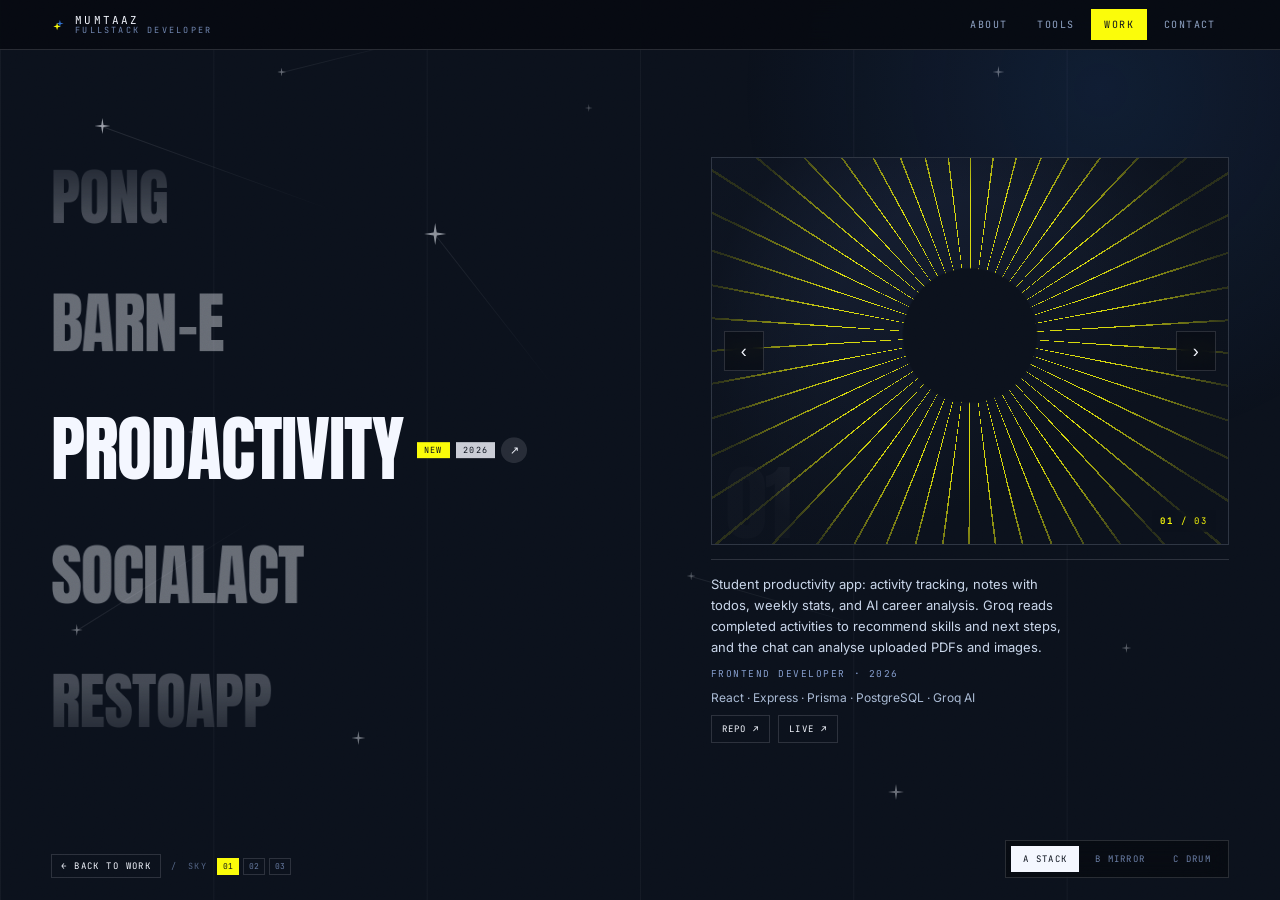
==== work.html @ 18803ce8 "Work page: back link, project descriptions, remove photo dots" ====
<!DOCTYPE html>
<html lang="en">
<head>
<meta charset="UTF-8" />
<meta name="viewport" content="width=device-width, initial-scale=1.0" />
<title>Work — Muhammad Mumtaaz</title>
<meta name="description" content="Selected work — web, game, and product interfaces by Muhammad Mumtaaz." />
<meta name="theme-color" content="#0B111C" />
<link rel="icon" href="favicon.svg" type="image/svg+xml" />
<link rel="preconnect" href="https://fonts.googleapis.com" />
<link rel="preconnect" href="https://fonts.gstatic.com" crossorigin />
<link href="https://fonts.googleapis.com/css2?family=Anton&family=Instrument+Serif:ital@0;1&family=Inter:wght@300;400;500;600&family=JetBrains+Mono:wght@300;400;500&display=swap" rel="stylesheet" />
<link rel="stylesheet" href="styles.css" />
<link rel="stylesheet" href="work.css" />
</head>
<body class="w-page" data-stars="a">

<div class="grain" aria-hidden="true"></div>

<!-- ============ LATAR BINTANG (3 variasi) ============ -->
<div class="wk-sky" aria-hidden="true">

  <!-- A · Constellation -->
  <div class="wk-sky__set wk-sky__set--a">
    <span class="wk-glow" style="--x:86%;--y:10%;--c:48,112,207;--o:.13"></span>

    <span class="wk-line" style="--x:8%;--y:14%;--w:min(20vw,240px);--r:20deg;--o:.32"></span>
    <span class="wk-line" style="--x:34%;--y:26%;--w:min(16vw,190px);--r:52deg;--o:.25"></span>
    <span class="wk-line" style="--x:22%;--y:8%;--w:min(14vw,160px);--r:-14deg;--o:.22"></span>
    <span class="wk-line" style="--x:6%;--y:70%;--w:min(18vw,210px);--r:-32deg;--o:.26"></span>
    <span class="wk-line" style="--x:54%;--y:64%;--w:min(17vw,200px);--r:16deg;--o:.24"></span>

    <span class="wk-star" style="--x:8%;--y:14%;--s:16px;--o:.6"></span>
    <span class="wk-star" style="--x:22%;--y:8%;--s:9px;--o:.38;--dl:-1.4s"></span>
    <span class="wk-star" style="--x:34%;--y:26%;--s:22px;--o:.55;--dl:-3s"></span>
    <span class="wk-star" style="--x:15%;--y:48%;--s:8px;--o:.3;--dl:-2s"></span>
    <span class="wk-star" style="--x:46%;--y:12%;--s:8px;--o:.28;--dl:-4.2s"></span>
    <span class="wk-star" style="--x:6%;--y:70%;--s:12px;--o:.4;--dl:-.8s"></span>
    <span class="wk-star" style="--x:28%;--y:82%;--s:14px;--o:.42;--dl:-2.6s"></span>
    <span class="wk-star" style="--x:54%;--y:64%;--s:9px;--o:.3;--dl:-5s"></span>
    <span class="wk-star" style="--x:70%;--y:88%;--s:16px;--o:.4;--dl:-1.8s"></span>
    <span class="wk-star" style="--x:88%;--y:72%;--s:10px;--o:.32;--dl:-3.6s;--c:var(--paper);--g:rgba(244,247,255,.35)"></span>
    <span class="wk-star" style="--x:78%;--y:8%;--s:12px;--o:.36;--dl:-2.2s"></span>
    <span class="wk-star" style="--x:93%;--y:44%;--s:8px;--o:.26;--dl:-4.8s"></span>
  </div>

  <!-- B · Dust -->
  <div class="wk-sky__set wk-sky__set--b">
    <span class="wk-glow" style="--x:18%;--y:74%;--c:204,121,253;--o:.12"></span>
    <span class="wk-glow" style="--x:82%;--y:22%;--c:48,112,207;--o:.15"></span>
    <span class="wk-dust"></span>
    <span class="wk-star" style="--x:12%;--y:30%;--s:8px;--o:.32;--dl:-1s"></span>
    <span class="wk-star" style="--x:64%;--y:20%;--s:10px;--o:.34;--dl:-3s"></span>
    <span class="wk-star" style="--x:30%;--y:88%;--s:8px;--o:.28;--dl:-2s"></span>
    <span class="wk-star" style="--x:86%;--y:64%;--s:10px;--o:.3;--dl:-4s"></span>
  </div>

  <!-- C · Orbit -->
  <div class="wk-sky__set wk-sky__set--c">
    <span class="wk-ring" style="--x:98%;--y:16%;--d:min(64vw,660px);--o:.5"></span>
    <span class="wk-ring wk-ring--lemon" style="--x:98%;--y:16%;--d:min(42vw,430px);--o:.4"></span>
    <span class="wk-ring wk-ring--dash" style="--x:2%;--y:98%;--d:min(48vw,480px);--o:.35"></span>

    <span class="wk-star" style="--x:12%;--y:20%;--s:14px;--o:.45;--dl:-1.2s"></span>
    <span class="wk-star" style="--x:24%;--y:58%;--s:9px;--o:.3;--dl:-2.4s"></span>
    <span class="wk-star" style="--x:40%;--y:76%;--s:12px;--o:.35;--dl:-3.1s"></span>
    <span class="wk-star" style="--x:58%;--y:34%;--s:8px;--o:.26;--dl:-4.4s"></span>
    <span class="wk-star" style="--x:72%;--y:66%;--s:10px;--o:.32;--dl:-.9s"></span>
    <span class="wk-star" style="--x:88%;--y:84%;--s:12px;--o:.34;--dl:-2.8s"></span>
    <span class="wk-star" style="--x:8%;--y:88%;--s:8px;--o:.26;--dl:-5.2s"></span>
    <span class="wk-star" style="--x:48%;--y:10%;--s:10px;--o:.3;--dl:-1.6s"></span>
  </div>

</div>

<!-- ============ HEADER — sama dengan halaman utama ============ -->
<header class="switcher">
  <a class="sw-logo" href="index.html#top">
    <svg class="sw-mark" viewBox="0 0 32 32" aria-hidden="true" focusable="false">
      <path d="M19 6 L20.6 12.4 L27 14 L20.6 15.6 L19 22 L17.4 15.6 L11 14 L17.4 12.4 Z" fill="#3070CF" />
      <path d="M13 12 L14.8 18.2 L21 20 L14.8 21.8 L13 28 L11.2 21.8 L5 20 L11.2 18.2 Z" fill="#FBFC09" />
    </svg>
    <span>Mumtaaz<em>Fullstack Developer</em></span>
  </a>

  <nav class="sw-nav is-text" aria-label="Page sections">
    <a href="index.html#about">About</a>
    <a href="index.html#tools">Tools</a>
    <a href="index.html#work" class="is-active">Work</a>
    <a href="index.html#contact">Contact</a>
  </nav>
</header>

<!-- ============ WHEEL + MEDIA ============ -->
<main class="wk wk--a" data-wk>

  <section class="wk-wheel" aria-label="Project wheel">
    <ul class="wk-list">
      <li>
        <button class="wk-name is-on" type="button" data-i="0" aria-current="true">
          <span class="wk-label">ProdActivity</span>
          <span class="wk-chips">
            <span class="w-chip w-chip--lemon">New</span>
            <span class="w-chip">2026</span>
            <span class="wk-go" aria-hidden="true">↗</span>
          </span>
        </button>
      </li>
      <li>
        <button class="wk-name" type="button" data-i="1">
          <span class="wk-label">SocialAct</span>
          <span class="wk-chips">
            <span class="w-chip">2025</span>
            <span class="wk-go" aria-hidden="true">↗</span>
          </span>
        </button>
      </li>
      <li>
        <button class="wk-name" type="button" data-i="2">
          <span class="wk-label">RestoApp</span>
          <span class="wk-chips">
            <span class="w-chip">2025</span>
            <span class="wk-go" aria-hidden="true">↗</span>
          </span>
        </button>
      </li>
      <li>
        <button class="wk-name" type="button" data-i="3">
          <span class="wk-label">Snake</span>
          <span class="wk-chips">
            <span class="w-chip">2025</span>
            <span class="wk-go" aria-hidden="true">↗</span>
          </span>
        </button>
      </li>
      <li>
        <button class="wk-name" type="button" data-i="4">
          <span class="wk-label">Pong</span>
          <span class="wk-chips">
            <span class="w-chip">2025</span>
            <span class="wk-go" aria-hidden="true">↗</span>
          </span>
        </button>
      </li>
      <li>
        <button class="wk-name" type="button" data-i="5">
          <span class="wk-label">Barn-E</span>
          <span class="wk-chips">
            <span class="w-chip">2024</span>
            <span class="wk-go" aria-hidden="true">↗</span>
          </span>
        </button>
      </li>
    </ul>
  </section>

  <aside class="wk-media" aria-label="Project photos">
    <figure class="wk-shot">
      <div class="wk-photos" data-wk-photos>
        <div class="wk-photo is-on">
          <div class="w-art w-art--1" aria-hidden="true"><span class="w-art-n">01</span></div>
        </div>
      </div>

      <button class="wk-nav wk-nav--prev" type="button" data-wk-photo="-1" aria-label="Previous photo">‹</button>
      <button class="wk-nav wk-nav--next" type="button" data-wk-photo="1" aria-label="Next photo">›</button>

      <span class="wk-count"><b data-wk-count>01</b> / <span data-wk-total>03</span></span>
    </figure>

    <div class="wk-info">
      <p class="wk-desc" data-wk-desc></p>
      <p class="wk-role" data-wk-role>Frontend Developer · 2026</p>
      <p class="wk-tags" data-wk-tags>React · AI Integration · Groq API · Tailwind</p>
      <div class="wk-links" data-wk-links></div>
    </div>
  </aside>

</main>

<!-- ============ STATUS (kiri bawah) ============ -->
<div class="wk-status">
  <a class="wk-back" href="index.html#work">&larr; Back to work</a>
  <span class="w-sep">/</span>
  <span>Sky</span>
  <span class="wk-sky-switch" role="group" aria-label="Star background">
    <button type="button" data-star="a" class="is-on" aria-pressed="true" title="Constellation">01</button>
    <button type="button" data-star="b" aria-pressed="false" title="Dust">02</button>
    <button type="button" data-star="c" aria-pressed="false" title="Orbit">03</button>
  </span>
</div>

<nav class="wk-views" aria-label="Variasi wheel">
  <a href="work.html" class="is-on" aria-current="page">A Stack</a>
  <a href="work-2.html">B Mirror</a>
  <a href="work-3.html">C Drum</a>
</nav>

<script src="work.js"></script>
</body>
</html>
---- styles.css ----
/* =========================================================
   MUMTAAZ · STYLE LAB
   Palette diekstraksi dari key visual manhwa:
   kuning lemon di atas biru-hitam, orchid sebagai aksen langka.
   ========================================================= */

/* ---------- TOKENS ---------- */
:root {
  --ink:      #0B111C;
  --ink-deep: #070A11;
  --navy:     #1F3558;
  --cobalt:   #3070CF;
  --azure:    #4780D1;
  --lemon:    #FBFC09;
  --cream:    #FAF882;
  --orchid:   #CC79FD;
  --lav:      #849CCC;
  --paper:    #F4F7FF;

  --line:     rgba(244, 247, 255, .14);
  --line-soft:rgba(244, 247, 255, .07);

  --font-display: 'Anton', 'Haettenschweiler', 'Arial Narrow', Impact, sans-serif;
  --font-serif:   'Instrument Serif', 'Times New Roman', Georgia, serif;
  --font-body:    'Inter', system-ui, -apple-system, Segoe UI, sans-serif;
  --font-mono:    'JetBrains Mono', ui-monospace, 'Cascadia Mono', monospace;

  --pad-x: clamp(20px, 4vw, 64px);
  --sw-h: 48px;
}

/* ---------- RESET ---------- */
* { box-sizing: border-box; }
html {
  scroll-behavior: smooth;
  -webkit-text-size-adjust: 100%;
  /* scrollbar disembunyikan; halaman tetap bisa digulir */
  scrollbar-width: none;
  -ms-overflow-style: none;
}
html::-webkit-scrollbar { width: 0; height: 0; }
body {
  margin: 0;
  background: var(--ink-deep);
  color: var(--paper);
  font-family: var(--font-body);
  font-weight: 400;
  -webkit-font-smoothing: antialiased;
  overflow-x: hidden;
}
h1, h2, h3, p, ul, ol { margin: 0; }
a { color: inherit; }
img, svg { display: block; max-width: 100%; }
::selection { background: var(--lemon); color: var(--ink); }

section { scroll-margin-top: 56px; }

/* ---------- GRAIN (global) ---------- */
.grain {
  position: fixed;
  inset: 0;
  z-index: 80;
  pointer-events: none;
  opacity: .055;
  mix-blend-mode: overlay;
  background-image: url("data:image/svg+xml,%3Csvg xmlns='http://www.w3.org/2000/svg' width='160' height='160'%3E%3Cfilter id='n'%3E%3CfeTurbulence type='fractalNoise' baseFrequency='.85' numOctaves='3' stitchTiles='stitch'/%3E%3C/filter%3E%3Crect width='160' height='160' filter='url(%23n)'/%3E%3C/svg%3E");
}

/* =========================================================
   SWITCHER
   ========================================================= */
.switcher {
  position: fixed;
  inset: 0 0 auto 0;
  z-index: 60;
  display: flex;
  align-items: center;
  justify-content: space-between;
  gap: 16px;
  padding: 9px var(--pad-x);
  /* hampir opak: blok lemon di halaman utama tidak boleh menembus
     dan mengubah header jadi hijau zaitun */
  background: rgba(7, 10, 17, .95);
  backdrop-filter: blur(16px) saturate(140%);
  border-bottom: 1px solid var(--line);
}

.sw-logo {
  display: flex;
  align-items: center;
  gap: 9px;
  text-decoration: none;
  font-family: var(--font-mono);
  font-size: 11px;
  letter-spacing: .2em;
  text-transform: uppercase;
  line-height: 1.1;
}
.sw-mark { display: block; flex: none; width: 15px; height: 15px; color: var(--lemon); animation: pulse 3.6s ease-in-out infinite; }
.sw-logo em {
  display: block;
  font-style: normal;
  font-size: 8.5px;
  letter-spacing: .26em;
  color: rgba(132, 156, 204, .85);
}

.sw-nav { display: flex; gap: 4px; }
.sw-nav a {
  font-family: var(--font-mono);
  font-size: 10px;
  letter-spacing: .1em;
  color: #8FA3C4;
  text-decoration: none;
  padding: 8px 12px;
  border: 1px solid transparent;
  white-space: nowrap;
  transition: color .2s, border-color .2s, background .2s;
}
.sw-nav a b { color: var(--lemon); font-weight: 500; margin-right: 6px; }
.sw-nav a:hover { color: var(--paper); border-color: var(--line); }
.sw-nav a.is-active { background: var(--lemon); border-color: var(--lemon); color: var(--ink); }
.sw-nav a.is-active b { color: var(--ink); }

/* nav teks (halaman utama) */
.sw-nav.is-text a {
  font-size: 10px;
  letter-spacing: .14em;
  text-transform: uppercase;
}

.sw-hint {
  text-decoration: none;
  font-family: var(--font-mono);
  font-size: 9.5px;
  letter-spacing: .2em;
  color: rgba(132, 156, 204, .7);
}
a.sw-hint:hover { color: var(--paper); }

/* =========================================================
   VARIAN A · POSTER PENUH
   ========================================================= */
.v-a {
  position: relative;
  min-height: 100svh;
  display: grid;
  align-content: end;
  justify-items: center;
  overflow: hidden;
  padding-top: var(--sw-h);
  padding-bottom: clamp(54px, 8.5vh, 96px);
  background: radial-gradient(120% 80% at 50% 30%, #0E1828 0%, var(--ink) 45%, var(--ink-deep) 100%);
  isolation: isolate;
}

.a-stage { position: absolute; inset: 0; pointer-events: none; }

/* --- fine rays (pure CSS conic) --- */
.a-rays {
  position: absolute;
  left: 50%;
  top: 28%;
  width: min(200vw, 1800px);
  aspect-ratio: 1;
  translate: -50% -50%;
  border-radius: 50%;
  background:
    repeating-conic-gradient(from 0deg,
      rgba(251, 252, 9, .17) 0deg .42deg,
      transparent .42deg 4.6deg),
    repeating-conic-gradient(from 2.1deg,
      rgba(244, 247, 255, .1) 0deg .22deg,
      transparent .22deg 9.4deg);
  -webkit-mask-image: radial-gradient(closest-side, #000 6%, rgba(0,0,0,.9) 26%, rgba(0,0,0,.35) 52%, transparent 76%);
  mask-image: radial-gradient(closest-side, #000 6%, rgba(0,0,0,.9) 26%, rgba(0,0,0,.35) 52%, transparent 76%);
  animation: spin 240s linear infinite;
  will-change: transform;
}
.a-rays-fine {
  width: min(150vw, 1300px);
  background:
    repeating-conic-gradient(from 1deg,
      rgba(250, 248, 130, .22) 0deg .2deg,
      transparent .2deg 2.9deg);
  animation-duration: 180s;
  animation-direction: reverse;
  opacity: .8;
}

/* --- bloom cahaya --- */
.a-bloom {
  position: absolute;
  inset: -10%;
  background:
    radial-gradient(circle at 50% 30%, rgba(251, 252, 9, .16) 0%, transparent 34%),
    radial-gradient(circle at 16% 62%, rgba(48, 112, 207, .26) 0%, transparent 46%),
    radial-gradient(circle at 84% 76%, rgba(204, 121, 253, .18) 0%, transparent 44%);
  filter: blur(6px);
}

/* --- burst SVG --- */
.a-burst {
  position: absolute;
  left: 50%;
  top: 28%;
  width: min(104vw, 950px);
  aspect-ratio: 1;
  translate: -50% -50%;
  filter: saturate(115%);
}
.a-burst-spikes {
  transform-box: view-box;
  transform-origin: center;
  animation: spin 300s linear infinite;
}
.a-burst-wide { opacity: .75; animation: breathe 7s ease-in-out infinite; }

/* --- cincin armillary --- */
.a-rings {
  position: absolute;
  inset: 0;
  display: grid;
  place-items: center;
  perspective: 1000px;
}
.ring {
  position: absolute;
  left: 50%;
  top: 28%;
  translate: -50% -50%;
  border-radius: 50%;
  border: 1px solid rgba(244, 247, 255, .16);
}
.ring.r1 {
  width: min(74vw, 720px); aspect-ratio: 1;
  border-style: dashed;
  border-color: rgba(244, 247, 255, .2);
  transform: rotateX(74deg) rotateZ(8deg);
  animation: orbit1 90s linear infinite;
}
.ring.r2 {
  width: min(96vw, 980px); aspect-ratio: 1;
  border-color: rgba(204, 121, 253, .3);
  transform: rotateX(66deg) rotateZ(-22deg);
  animation: orbit2 130s linear infinite;
}
.ring.r3 {
  width: min(56vw, 540px); aspect-ratio: 1;
  border-color: rgba(251, 252, 9, .26);
  border-style: dashed;
  transform: rotateX(80deg) rotateZ(38deg);
  animation: orbit1 70s linear infinite reverse;
}

/* --- sparkles --- */
.a-sparks { position: absolute; inset: 0; font-size: 20px; }
.spk {
  position: absolute;
  color: var(--lemon);
  line-height: 1;
  text-shadow: 0 0 12px rgba(251, 252, 9, .85), 0 0 34px rgba(251, 252, 9, .45);
  animation: twinkle 4.2s ease-in-out infinite;
}
.spk.s1 { top: 12%; left: 18%; font-size: 26px; animation-delay: -.4s; }
.spk.s2 { top: 24%; right: 16%; font-size: 15px; animation-delay: -1.6s; color: var(--cream); }
.spk.s3 { top: 58%; left: 9%; font-size: 12px; animation-delay: -2.4s; }
.spk.s4 { top: 44%; right: 9%; font-size: 30px; animation-delay: -3.1s; color: var(--orchid); text-shadow: 0 0 14px rgba(204,121,253,.9), 0 0 40px rgba(204,121,253,.5); }
.spk.s5 { bottom: 20%; left: 22%; font-size: 17px; animation-delay: -1.1s; }
.spk.s6 { bottom: 30%; right: 24%; font-size: 11px; animation-delay: -2.8s; color: var(--cream); }
.spk.s7 { top: 8%; right: 38%; font-size: 18px; animation-delay: -.9s; }

/* --- spotlight kursor --- */
.a-spotlight {
  position: absolute;
  inset: 0;
  background: radial-gradient(260px 260px at var(--mx, 50%) var(--my, 40%),
    rgba(251, 252, 9, .09), transparent 72%);
  transition: background .18s linear;
}

/* --- vignette --- */
.a-stage::after {
  content: '';
  position: absolute;
  inset: 0;
  background:
    radial-gradient(ellipse 52% 44% at 50% 27%,
      transparent 38%, rgba(11, 17, 28, .5) 66%, rgba(11, 17, 28, .92) 88%, var(--ink-deep) 100%),
    linear-gradient(to bottom,
      transparent 24%, rgba(11, 17, 28, .52) 42%, rgba(11, 17, 28, .9) 60%, var(--ink-deep) 82%);
}

/* --- meta sudut poster --- */
.a-meta {
  position: absolute;
  z-index: 6;
  font-family: var(--font-mono);
  font-size: 9.5px;
  line-height: 1.9;
  letter-spacing: .2em;
  color: var(--paper);
  text-transform: uppercase;
}
.a-meta b { color: var(--lemon); font-weight: 500; }
.a-meta span { color: rgba(132, 156, 204, .8); }
.a-meta.tl { top: calc(var(--sw-h) + 22px); left: var(--pad-x); }
.a-meta.tr { top: calc(var(--sw-h) + 22px); right: var(--pad-x); text-align: right; }
.a-meta.bl { bottom: 28px; left: var(--pad-x); }
.a-meta.br { bottom: 28px; right: var(--pad-x); text-align: right; }

/* --- konten --- */
.a-content {
  position: relative;
  z-index: 5;
  width: 100%;
  text-align: center;
  padding: 0 20px;
}
.a-content::before {
  content: '';
  position: absolute;
  inset: -6% -22% -8%;
  z-index: -1;
  pointer-events: none;
  background: radial-gradient(ellipse 58% 52% at 50% 50%,
    rgba(8, 13, 22, .92) 0%, rgba(8, 13, 22, .78) 46%, rgba(8, 13, 22, .3) 76%, transparent 90%);
}
.a-title {
  display: flex;
  flex-direction: column;
  align-items: center;
  font-family: var(--font-display);
  font-size: clamp(4.2rem, 15.5vw, 12.5rem);
  line-height: 1;
  letter-spacing: -.015em;
  text-transform: uppercase;
  margin-bottom: clamp(20px, 3.2vh, 32px);
}
.a-line {
  display: block;
  padding-block: .1em;
  margin-block: -.1em;
  opacity: 0;
  transform: translateY(.28em);
  animation: lineIn 1.15s cubic-bezier(.16, .84, .24, 1) forwards;
}
.a-line + .a-line { margin-top: -.14em; }
.a-line.l1 {
  --ol: .012em;
  color: var(--ink);
  text-shadow:
    var(--ol) 0 0 var(--paper), calc(var(--ol) * -1) 0 0 var(--paper),
    0 var(--ol) 0 var(--paper), 0 calc(var(--ol) * -1) 0 var(--paper),
    var(--ol) var(--ol) 0 var(--paper),
    calc(var(--ol) * -1) calc(var(--ol) * -1) 0 var(--paper),
    var(--ol) calc(var(--ol) * -1) 0 var(--paper),
    calc(var(--ol) * -1) var(--ol) 0 var(--paper);
  animation-delay: .16s;
}
.a-line.l2 {
  color: var(--lemon);
  text-shadow:
    0 0 22px rgba(251, 252, 9, .4),
    0 0 64px rgba(251, 252, 9, .18);
  animation-delay: .28s;
}

.a-sub {
  max-width: 44ch;
  margin: 0 auto;
  font-size: 14.5px;
  line-height: 1.75;
  color: #9FB2CE;
  opacity: 0;
  animation: fadeUp .9s .55s cubic-bezier(.2, .9, .2, 1) forwards;
}
.a-cta {
  display: flex;
  gap: 12px;
  justify-content: center;
  flex-wrap: wrap;
  margin-top: clamp(22px, 4vh, 36px);
  opacity: 0;
  animation: fadeUp .9s .7s cubic-bezier(.2, .9, .2, 1) forwards;
}

.btn-lemon,
.btn-line {
  font-family: var(--font-mono);
  font-size: 10.5px;
  letter-spacing: .2em;
  text-decoration: none;
  padding: 15px 26px;
  transition: background .22s, color .22s, border-color .22s, transform .22s;
}
.btn-lemon {
  background: var(--lemon);
  color: var(--ink);
  border: 1px solid var(--lemon);
  box-shadow: 0 0 0 1px rgba(251, 252, 9, .25), 0 12px 44px rgba(251, 252, 9, .22);
}
.btn-lemon:hover { background: transparent; color: var(--lemon); }
.btn-line {
  border: 1px solid rgba(244, 247, 255, .28);
  color: var(--paper);
}
.btn-line:hover { border-color: var(--lemon); color: var(--lemon); }

/* =========================================================
   VARIAN B · NEO-BRUTALIST
   ========================================================= */
.v-b {
  position: relative;
  min-height: 100svh;
  display: flex;
  flex-direction: column;
  gap: 12px;
  padding: clamp(12px, 1.8vw, 26px);
  padding-top: calc(var(--sw-h) + clamp(12px, 1.8vw, 26px));
  padding-bottom: 14px;
  background: var(--ink);
}

.b-frame {
  flex: 1;
  display: grid;
  grid-template-columns: 1.08fr .92fr;
  border: 3px solid var(--paper);
  overflow: hidden;
  min-height: 0;
}

/* --- kolom kiri --- */
.b-col-left {
  position: relative;
  display: flex;
  flex-direction: column;
  padding: clamp(22px, 3.4vw, 52px);
  background: var(--ink);
  overflow: hidden;
}
.b-topline {
  display: flex;
  align-items: center;
  gap: 16px;
  flex-wrap: wrap;
  margin-bottom: clamp(22px, 4.5vh, 44px);
}
.b-badge {
  background: var(--lemon);
  color: var(--ink);
  font-family: var(--font-mono);
  font-size: 9.5px;
  font-weight: 500;
  letter-spacing: .2em;
  padding: 6px 10px;
}
.b-mono {
  font-family: var(--font-mono);
  font-size: 9.5px;
  letter-spacing: .18em;
  color: var(--lav);
}

.b-title {
  display: flex;
  flex-direction: column;
  align-items: flex-start;
  font-family: var(--font-display);
  font-size: clamp(2.9rem, 8vw, 6.9rem);
  line-height: 1;
  letter-spacing: -.01em;
  text-transform: uppercase;
  margin-bottom: clamp(16px, 2.6vh, 24px);
  position: relative;
  z-index: 2;
}
.b-title > span { display: block; }
.b-title-mark {
  background: var(--lemon);
  color: var(--ink);
  padding: 0 .07em .04em;
  margin-left: -.02em;
  margin-top: -.02em;
  vertical-align: top;
  transform: rotate(-1.3deg);
  transform-origin: left center;
  display: inline-flex !important;
  align-items: center;
  box-shadow: 9px 9px 0 0 var(--cobalt);
}
.b-cursor {
  display: inline-block;
  width: .1em;
  height: .62em;
  margin-left: .1em;
  background: var(--ink);
  animation: blink 1.05s steps(1) infinite;
}

.b-sub {
  position: relative;
  z-index: 2;
  max-width: 42ch;
  font-size: 14.5px;
  line-height: 1.72;
  color: #9FB2CE;
}

.b-actions {
  position: relative;
  z-index: 2;
  display: flex;
  flex-wrap: wrap;
  gap: 12px;
  margin: clamp(22px, 4vh, 32px) 0 24px;
}
.b-btn {
  display: inline-flex;
  align-items: center;
  gap: 10px;
  font-family: var(--font-mono);
  font-size: 10.5px;
  letter-spacing: .16em;
  text-decoration: none;
  padding: 14px 20px;
  background: var(--lemon);
  color: var(--ink);
  border: 2px solid var(--lemon);
  box-shadow: 6px 6px 0 0 rgba(244, 247, 255, .9);
  transition: transform .16s, box-shadow .16s, background .16s, color .16s, border-color .16s;
}
.b-btn:hover { transform: translate(4px, 4px); box-shadow: 2px 2px 0 0 rgba(244, 247, 255, .9); }
.b-btn-ghost {
  background: transparent;
  color: var(--paper);
  border-color: rgba(244, 247, 255, .38);
  box-shadow: 6px 6px 0 0 rgba(251, 252, 9, .9);
}
.b-btn-ghost:hover {
  background: var(--lemon);
  color: var(--ink);
  border-color: var(--lemon);
  box-shadow: 2px 2px 0 0 rgba(251, 252, 9, .9);
}

.b-chips {
  position: relative;
  z-index: 2;
  display: flex;
  flex-wrap: wrap;
  gap: 7px;
  list-style: none;
  padding: 0;
  margin: auto 0 0;
}
.b-chips li {
  font-family: var(--font-mono);
  font-size: 9px;
  letter-spacing: .16em;
  padding: 6px 9px;
  border: 1px solid rgba(244, 247, 255, .24);
  color: #A9BBD8;
}

.b-halftone {
  position: absolute;
  left: -20px;
  bottom: -20px;
  width: 210px;
  height: 170px;
  background-image: radial-gradient(rgba(244, 247, 255, .2) 1.3px, transparent 1.3px);
  background-size: 10px 10px;
  -webkit-mask-image: radial-gradient(closest-side, #000, transparent 78%);
  mask-image: radial-gradient(closest-side, #000, transparent 78%);
  pointer-events: none;
}

/* --- isian bidang kosong kolom kiri (E2 · Wireframe) --- */
.hf {
  position: absolute;
  inset: 0;
  z-index: 0;
  overflow: hidden;
  pointer-events: none;
}
.hf > span { position: absolute; display: block; }
/* teks naik di atas lapisan; jangan pakai `*` supaya .b-ticks/.b-rail/.b-halftone tidak jadi relative */
.b-col-left > .b-topline,
.b-col-left > .b-title,
.b-col-left > .b-sub,
.b-col-left > .b-actions,
.b-col-left > .hero-social,
.b-col-left > .b-chips { position: relative; z-index: 1; }

.hf-grid {
  inset: -1px;
  background-image:
    linear-gradient(rgba(244, 247, 255, var(--a, .07)) 1px, transparent 1px),
    linear-gradient(90deg, rgba(244, 247, 255, var(--a, .07)) 1px, transparent 1px);
  background-size: var(--sz, 144px) var(--sz, 144px);
  -webkit-mask-image: linear-gradient(90deg, transparent 50%, rgba(0, 0, 0, .22) 66%, #000 94%);
  mask-image: linear-gradient(90deg, transparent 50%, rgba(0, 0, 0, .22) 66%, #000 94%);
}
.hf-cell {
  left: var(--x); top: var(--y);
  width: var(--w, 110px); height: var(--h, 110px);
  translate: -50% -50%;
  border: 1px solid rgba(244, 247, 255, .18);
  opacity: var(--o, 1);
}
.hf-cell--lemon { border-color: rgba(251, 252, 9, .24); }
.hf-cell--dots {
  background-image: radial-gradient(rgba(244, 247, 255, .38) 1px, transparent 1px);
  background-size: 9px 9px;
}
.hf-cell--hatch {
  background-image: repeating-linear-gradient(45deg,
    rgba(244, 247, 255, .16) 0 1px, transparent 1px 7px);
}
.hf-cross {
  left: var(--x); top: var(--y);
  width: var(--w, 16px); height: var(--w, 16px);
  translate: -50% -50%;
  opacity: var(--o, 1);
}
.hf-cross::before,
.hf-cross::after {
  content: "";
  position: absolute;
  background: rgba(244, 247, 255, .4);
}
.hf-cross::before { left: 0; top: 50%; width: 100%; height: 1px; }
.hf-cross::after { left: 50%; top: 0; width: 1px; height: 100%; }
.hf-star {
  left: var(--x); top: var(--y);
  width: var(--s, 12px); height: var(--s, 12px);
  translate: -50% -50%;
  background: var(--c, var(--lemon));
  opacity: var(--o, 1);
  clip-path: polygon(50% 0%, 57% 43%, 100% 50%, 57% 57%, 50% 100%, 43% 57%, 0% 50%, 43% 43%);
  filter: drop-shadow(0 0 5px rgba(251, 252, 9, .35));
}
.hf-dot {
  left: var(--x); top: var(--y);
  width: var(--s, 3px); height: var(--s, 3px);
  translate: -50% -50%;
  border-radius: 50%;
  background: rgba(244, 247, 255, .4);
  opacity: var(--o, 1);
}

/* --- kolom kanan (kuning) --- */
.b-col-right {
  display: flex;
  flex-direction: column;
  gap: 12px;
  padding: clamp(18px, 2.4vw, 32px);
  background: var(--lemon);
  color: var(--ink);
  border-left: 3px solid var(--ink);
}
.b-panel-head,
.b-panel-foot {
  display: flex;
  justify-content: space-between;
  align-items: center;
  gap: 12px;
  font-family: var(--font-mono);
  font-size: 9.5px;
  letter-spacing: .16em;
  color: rgba(11, 17, 28, .72);
}
.b-panel-head { border-bottom: 2px solid var(--ink); padding-bottom: 9px; }
.b-panel-foot { border-top: 2px solid var(--ink); padding-top: 9px; margin-top: auto; }
.b-col-right .b-mono { color: rgba(11, 17, 28, .72); }
.b-arrow { font-size: 13px; }

.b-card {
  flex: 1;
  display: flex;
  flex-direction: column;
  gap: 12px;
  padding: 14px;
  background: var(--ink);
  color: var(--paper);
  border: 2px solid var(--ink);
  box-shadow: 7px 7px 0 0 rgba(11, 17, 28, .38);
  text-decoration: none;
  transition: background .2s, color .2s, transform .2s, box-shadow .2s;
  min-height: 0;
}
.b-card:hover {
  background: var(--paper);
  color: var(--ink);
  transform: translate(-2px, -2px);
  box-shadow: 11px 11px 0 0 var(--ink);
}
.b-card-top {
  display: flex;
  justify-content: space-between;
  align-items: baseline;
  font-family: var(--font-mono);
  font-size: 10px;
  letter-spacing: .16em;
}
.b-card-num {
  font-family: var(--font-display);
  font-size: 24px;
  letter-spacing: .04em;
  line-height: 1;
}
.b-card-art {
  flex: 1 1 auto;
  display: grid;
  place-items: center;
  background: var(--lemon);
  color: var(--ink);
  min-height: 0;
  overflow: hidden;
}
.b-card-art svg { width: min(60%, 232px); aspect-ratio: 1; }
.b-card-art g { stroke: currentColor; }
.b-card-art circle { fill: currentColor; }
.b-card-meta {
  font-family: var(--font-mono);
  font-size: 9px;
  letter-spacing: .16em;
  opacity: .68;
}
.b-card-name {
  font-family: var(--font-display);
  font-size: clamp(1.25rem, 2.3vw, 1.9rem);
  line-height: 1;
  text-transform: uppercase;
}

.b-mini {
  list-style: none;
  padding: 0;
  margin: 0;
  display: flex;
  flex-direction: column;
}
.b-mini li {
  display: flex;
  align-items: baseline;
  gap: 10px;
  padding: 9px 2px;
  border-bottom: 2px solid var(--ink);
}
.b-mini-num {
  font-family: var(--font-display);
  font-size: 15px;
  letter-spacing: .04em;
}
.b-mini-name {
  font-size: 12.5px;
  font-weight: 500;
  letter-spacing: .01em;
}
.b-mini-tag {
  margin-left: auto;
  font-family: var(--font-mono);
  font-size: 8.5px;
  letter-spacing: .16em;
  opacity: .6;
}

/* --- marquee --- */
.b-marquee {
  overflow: hidden;
  background: var(--lemon);
  color: var(--ink);
  border: 3px solid var(--paper);
  padding: 7px 0;
}
.b-marquee-track {
  display: flex;
  gap: 2.6em;
  width: max-content;
  font-family: var(--font-mono);
  font-size: 10px;
  letter-spacing: .24em;
  animation: marquee 30s linear infinite;
}

/* --- rel kiri: tick + teks vertikal (mengisi void kolom kiri) --- */
.hero--rail .b-col-left { padding-left: clamp(64px, 6vw, 86px); }
.b-ticks {
  position: absolute;
  inset: 0 auto 0 0;
  width: 10px;
  background: repeating-linear-gradient(to bottom, rgba(244, 247, 255, .32) 0 1px, transparent 1px 15px);
  opacity: .8;
  pointer-events: none;
}
.b-rail {
  position: absolute;
  left: 26px;
  top: 0;
  bottom: 0;
  display: flex;
  flex-direction: column;
  align-items: center;
  gap: 16px;
  padding: 34px 0;
  pointer-events: none;
}
.b-rail i {
  flex: 1;
  width: 1px;
  background: linear-gradient(rgba(244, 247, 255, 0), rgba(244, 247, 255, .3), rgba(244, 247, 255, 0));
}
.b-rail span {
  writing-mode: vertical-rl;
  rotate: 180deg;
  font-family: var(--font-mono);
  font-size: 9px;
  letter-spacing: .38em;
  text-transform: uppercase;
  color: rgba(244, 247, 255, .45);
}
.b-rail span b { color: var(--lemon); font-weight: 500; }

/* --- slot foto 3:4 di kolom kanan (ganti svg dengan <img> nanti) --- */
.b-shot {
  position: relative;
  flex: 1;
  display: grid;
  place-items: center;
  overflow: hidden;
  background: var(--ink);
  border: 3px solid var(--ink);
}
.b-shot svg { width: min(58%, 230px); color: rgba(244, 247, 255, .55); }
.b-shot img {
  /* absolute: foto tidak boleh ikut menentukan tinggi bingkai,
     selalu dipaksa mengisi slot 3:4 apa pun rasio aslinya */
  position: absolute;
  inset: 0;
  width: 100%;
  height: 100%;
  object-fit: cover;
  object-position: 50% 50%;
  display: block;
}
.b-shot::after {
  content: "";
  position: absolute;
  inset: auto 0 0 0;
  height: 42%;
  background-image: radial-gradient(rgba(244, 247, 255, .16) 1.2px, transparent 1.2px);
  background-size: 9px 9px;
  -webkit-mask-image: linear-gradient(transparent, #000);
  mask-image: linear-gradient(transparent, #000);
  pointer-events: none;
}
.b-shot-cap {
  position: absolute;
  left: 10px;
  bottom: 10px;
  z-index: 1;
  font-family: var(--font-mono);
  font-size: 8.5px;
  letter-spacing: .18em;
  color: rgba(244, 247, 255, .72);
  background: rgba(7, 10, 17, .72);
  border: 1px solid rgba(244, 247, 255, .25);
  padding: 4px 7px;
}
.b-shot-year {
  position: absolute;
  right: 10px;
  top: 8px;
  font-family: var(--font-display);
  font-size: 30px;
  line-height: 1;
  color: var(--lemon);
  /* foto di belakang bisa terang: kasih plat ink supaya tahun tetap terbaca */
  background: rgba(7, 10, 17, .72);
  padding: 2px 7px 1px;
}

/* =========================================================
   VARIAN C · EDITORIAL GELAP
   ========================================================= */
.v-c {
  position: relative;
  min-height: 100svh;
  display: flex;
  overflow: hidden;
  padding: clamp(26px, 4vw, 60px) var(--pad-x);
  padding-top: calc(var(--sw-h) + clamp(20px, 3vw, 40px));
  background: linear-gradient(170deg, #070B13 0%, #0B111C 46%, #080D16 100%);
}
.c-bg { position: absolute; inset: 0; pointer-events: none; }
.c-rays {
  position: absolute;
  left: 72%;
  top: 10%;
  width: min(130vw, 1500px);
  aspect-ratio: 1;
  translate: -50% -50%;
  border-radius: 50%;
  background: repeating-conic-gradient(from 0deg,
    rgba(251, 252, 9, .085) 0deg .3deg,
    transparent .3deg 7.2deg);
  -webkit-mask-image: radial-gradient(closest-side, #000 8%, rgba(0,0,0,.5) 45%, transparent 76%);
  mask-image: radial-gradient(closest-side, #000 8%, rgba(0,0,0,.5) 45%, transparent 76%);
}
.c-ring {
  position: absolute;
  left: 72%;
  top: 10%;
  width: min(86vw, 980px);
  aspect-ratio: 1;
  translate: -50% -50%;
  border: 1px solid rgba(204, 121, 253, .16);
  border-radius: 50%;
}
.c-ring::before {
  content: '';
  position: absolute;
  inset: 13%;
  border: 1px dashed rgba(244, 247, 255, .09);
  border-radius: 50%;
}

.c-rail {
  position: absolute;
  left: 16px;
  top: 50%;
  translate: 0 -50%;
  writing-mode: vertical-rl;
  font-family: var(--font-mono);
  font-size: 9px;
  letter-spacing: .52em;
  color: rgba(132, 156, 204, .45);
  pointer-events: none;
}

.c-inner {
  position: relative;
  z-index: 2;
  width: 100%;
  max-width: 1320px;
  margin: 0 auto;
  display: flex;
  flex-direction: column;
}

.c-topbar {
  display: flex;
  justify-content: space-between;
  gap: 20px;
  flex-wrap: wrap;
  font-family: var(--font-mono);
  font-size: 9px;
  letter-spacing: .2em;
  color: var(--lav);
  padding-bottom: 16px;
  border-bottom: 1px solid var(--line);
}

.c-grid {
  display: grid;
  grid-template-columns: 186px minmax(0, 1fr) 176px;
  gap: clamp(20px, 4vw, 60px);
  flex: 1;
  align-content: center;
  align-items: center;
  padding: clamp(24px, 4vh, 48px) 0;
}

.c-label {
  font-family: var(--font-mono);
  font-size: 9px;
  letter-spacing: .24em;
  color: rgba(132, 156, 204, .8);
  margin-bottom: 11px;
}
.c-label-gap { margin-top: 24px; }
.c-note {
  font-size: 12.5px;
  line-height: 1.72;
  color: #8FA3C4;
  max-width: 26ch;
}
.c-note-dim { color: rgba(132, 156, 204, .68); }

.c-eyebrow {
  font-family: var(--font-mono);
  font-size: 9.5px;
  letter-spacing: .3em;
  color: var(--cream);
  margin-bottom: clamp(16px, 3vh, 28px);
}
.c-title {
  font-family: var(--font-serif);
  font-weight: 400;
  font-size: clamp(2.9rem, 9.2vw, 7.8rem);
  line-height: .92;
  letter-spacing: -.018em;
  margin-bottom: clamp(20px, 3.6vh, 34px);
}
.c-title em { font-style: italic; color: var(--cream); }
.c-title-sm {
  display: block;
  font-size: .3em;
  line-height: 1.35;
  font-style: italic;
  color: #93A7C6;
  margin-top: .55em;
  letter-spacing: 0;
  max-width: 22ch;
}
.c-lead {
  max-width: 50ch;
  font-size: 14.5px;
  line-height: 1.78;
  color: #A9BBD8;
  margin-bottom: clamp(24px, 4vh, 38px);
}

.c-links { display: flex; flex-wrap: wrap; gap: 26px; }
.c-link {
  display: inline-flex;
  align-items: center;
  gap: 8px;
  font-family: var(--font-mono);
  font-size: 10px;
  letter-spacing: .18em;
  text-transform: uppercase;
  text-decoration: none;
  color: var(--paper);
  padding-bottom: 6px;
  border-bottom: 1px solid rgba(244, 247, 255, .25);
  transition: color .22s, border-color .22s;
}
.c-link span { transition: transform .22s; }
.c-link:hover { color: var(--lemon); border-color: var(--lemon); }
.c-link:hover span { transform: translate(2px, -2px); }
.c-link-accent { color: var(--orchid); border-color: rgba(204, 121, 253, .4); }
.c-link-accent:hover { color: var(--orchid); border-color: var(--orchid); }

.c-index {
  list-style: none;
  padding: 0;
  font-size: 12px;
}
.c-index li {
  padding: 8px 0;
  border-bottom: 1px solid rgba(244, 247, 255, .07);
}
.c-index a { color: #8FA3C4; text-decoration: none; transition: color .2s; }
.c-index a:hover { color: var(--paper); }
.c-index .is-current a { color: var(--lemon); }
.c-index .is-current a::before { content: '✦ '; font-size: 9px; }

.c-swatches {
  list-style: none;
  padding: 0;
  font-family: var(--font-mono);
  font-size: 9px;
  letter-spacing: .06em;
  color: #8FA3C4;
}
.c-swatches li { display: flex; align-items: center; gap: 8px; padding: 4px 0; }
.c-swatches i {
  display: block;
  width: 14px;
  height: 14px;
  border: 1px solid rgba(244, 247, 255, .22);
  flex: none;
}

.c-baseline {
  display: flex;
  justify-content: space-between;
  align-items: center;
  gap: 18px;
  flex-wrap: wrap;
  margin-top: auto;
  padding-top: 15px;
  border-top: 1px solid var(--line);
  font-family: var(--font-mono);
  font-size: 8.5px;
  letter-spacing: .22em;
  color: rgba(132, 156, 204, .6);
}

/* =========================================================
   PALETTE REFERENCE
   ========================================================= */
.palette {
  background: var(--ink-deep);
  border-top: 1px solid var(--line);
  padding: clamp(46px, 7vw, 92px) var(--pad-x);
}
.p-head {
  display: flex;
  justify-content: space-between;
  align-items: baseline;
  flex-wrap: wrap;
  gap: 16px;
  margin-bottom: clamp(24px, 4vw, 40px);
}
.p-head h3 {
  font-family: var(--font-serif);
  font-weight: 400;
  font-size: clamp(1.5rem, 3.2vw, 2.5rem);
  letter-spacing: -.01em;
}
.p-head h3 em { font-style: italic; color: var(--lav); }
.p-head p {
  font-family: var(--font-mono);
  font-size: 9.5px;
  letter-spacing: .16em;
  color: var(--lav);
}

.p-grid {
  display: grid;
  grid-template-columns: repeat(auto-fit, minmax(148px, 1fr));
  gap: 11px;
}
.p-sw {
  display: flex;
  flex-direction: column;
  gap: 5px;
  text-align: left;
  font: inherit;
  color: inherit;
  background: #0D1320;
  border: 1px solid rgba(244, 247, 255, .09);
  padding: 11px;
  cursor: pointer;
  transition: border-color .2s, transform .2s, background .2s;
}
.p-sw:hover { border-color: var(--lemon); transform: translateY(-2px); background: #101827; }
.p-chip {
  height: 62px;
  background: var(--c);
  margin-bottom: 6px;
  box-shadow: inset 0 0 0 1px rgba(0, 0, 0, .28);
}
.p-name { font-size: 12.5px; letter-spacing: .02em; }
.p-hex { font-family: var(--font-mono); font-size: 10px; letter-spacing: .08em; color: var(--lav); }
.p-use { font-size: 10.5px; line-height: 1.5; color: #7789A6; }

.p-foot {
  display: flex;
  justify-content: space-between;
  flex-wrap: wrap;
  gap: 14px;
  margin-top: clamp(24px, 4vw, 40px);
  padding-top: 15px;
  border-top: 1px solid var(--line);
  font-family: var(--font-mono);
  font-size: 9px;
  letter-spacing: .14em;
  color: rgba(132, 156, 204, .65);
}

/* =========================================================
   HUB · daftar varian
   ========================================================= */
.hub {
  position: relative;
  display: flex;
  flex-direction: column;
  gap: clamp(26px, 4vw, 44px);
  padding: calc(var(--sw-h) + clamp(38px, 7vw, 78px)) var(--pad-x) clamp(36px, 5vw, 64px);
  background:
    radial-gradient(120% 90% at 50% 0%, #0E1828 0%, var(--ink) 46%, var(--ink-deep) 100%);
}

.hub-head {
  display: flex;
  align-items: flex-end;
  justify-content: space-between;
  flex-wrap: wrap;
  gap: 18px 40px;
  padding-bottom: clamp(18px, 2.6vw, 26px);
  border-bottom: 1px solid var(--line);
}
.hub-eyebrow {
  font-family: var(--font-mono);
  font-size: 10px;
  letter-spacing: .26em;
  text-transform: uppercase;
  color: var(--cream);
  margin-bottom: 14px;
}
.hub-title {
  font-family: var(--font-display);
  font-size: clamp(2.6rem, 6.6vw, 5.2rem);
  line-height: .96;
  letter-spacing: -.015em;
  text-transform: uppercase;
}
.hub-title em {
  font-family: var(--font-serif);
  font-style: italic;
  font-weight: 400;
  text-transform: none;
  letter-spacing: -.02em;
  color: var(--lemon);
}
.hub-lede {
  max-width: 38ch;
  font-size: 14.5px;
  line-height: 1.75;
  color: #9FB2CE;
}

.hub-grid {
  display: grid;
  grid-template-columns: repeat(auto-fit, minmax(248px, 1fr));
  gap: clamp(12px, 1.5vw, 20px);
}

.hub-card {
  display: flex;
  flex-direction: column;
  text-decoration: none;
  border: 1px solid var(--line);
  background: rgba(31, 53, 88, .14);
  transition: transform .24s, border-color .24s, background .24s;
}
.hub-card:hover,
.hub-card:focus-visible {
  transform: translateY(-4px);
  border-color: rgba(251, 252, 9, .55);
  background: rgba(31, 53, 88, .28);
  outline: none;
}

.hub-art {
  position: relative;
  display: grid;
  place-items: center;
  aspect-ratio: 4 / 3;
  overflow: hidden;
  border-bottom: 1px solid var(--line);
  font-family: var(--font-display);
  line-height: 1;
}
.hub-art span { font-size: clamp(3.4rem, 6vw, 5.4rem); }
.art-a {
  background:
    radial-gradient(56% 46% at 50% 54%, rgba(251, 252, 9, .32) 0%, rgba(251, 252, 9, .05) 52%, transparent 74%),
    repeating-conic-gradient(from 0deg at 50% 54%, rgba(251, 252, 9, .16) 0deg .5deg, transparent .5deg 6.4deg),
    var(--ink);
}
.art-a span {
  color: var(--ink);
  text-shadow:
    .022em 0 0 var(--paper), -.022em 0 0 var(--paper),
    0 .022em 0 var(--paper), 0 -.022em 0 var(--paper);
}
.art-b {
  background: var(--lemon);
  border-bottom-color: var(--ink);
}
.art-b span {
  color: var(--ink);
  text-shadow: .045em .045em 0 var(--cobalt);
}
.art-c {
  background:
    radial-gradient(70% 70% at 78% 22%, rgba(204, 121, 253, .22) 0%, transparent 60%),
    linear-gradient(170deg, #070B13, #0B111C);
}
.art-c span {
  font-family: var(--font-serif);
  font-style: italic;
  letter-spacing: -.03em;
  color: var(--paper);
}
.art-c span i { font-style: italic; color: var(--lemon); }

.hub-body {
  display: flex;
  flex-direction: column;
  gap: 7px;
  padding: 16px 16px 18px;
}
.hub-tag {
  font-family: var(--font-mono);
  font-size: 9px;
  letter-spacing: .22em;
  color: rgba(132, 156, 204, .85);
}
.hub-name {
  font-size: 15px;
  letter-spacing: .005em;
  color: var(--paper);
}
.hub-desc {
  font-size: 12.5px;
  line-height: 1.62;
  color: #8497B4;
}
.hub-go {
  margin-top: 6px;
  font-family: var(--font-mono);
  font-size: 9.5px;
  letter-spacing: .18em;
  color: var(--lemon);
}

.hub-foot {
  display: flex;
  justify-content: space-between;
  flex-wrap: wrap;
  gap: 12px;
  margin-top: auto;
  padding-top: 14px;
  border-top: 1px solid var(--line);
  font-family: var(--font-mono);
  font-size: 9px;
  letter-spacing: .16em;
  color: rgba(132, 156, 204, .65);
}
.hub-foot a {
  color: var(--lemon);
  text-decoration: none;
  border-bottom: 1px solid transparent;
  padding-bottom: 2px;
}
.hub-foot a:hover { border-color: var(--lemon); }

/* =========================================================
   HALAMAN UTAMA · PORTFOLIO (varian B dengan isi nyata)
   ========================================================= */
.v-b--portfolio .b-title { font-size: clamp(2.6rem, 11vw, 5rem); }
.v-b--portfolio .b-sub { max-width: 40ch; }

.hero-social {
  position: relative;
  z-index: 2;
  display: flex;
  flex-wrap: wrap;
  gap: 6px 20px;
  margin-top: 18px;
}
.hero-social a {
  font-family: var(--font-mono);
  font-size: 9.5px;
  letter-spacing: .18em;
  text-transform: uppercase;
  text-decoration: none;
  color: var(--lav);
  border-bottom: 1px solid transparent;
  padding-bottom: 2px;
  transition: color .2s, border-color .2s;
}
.hero-social a:hover { color: var(--lemon); border-color: var(--lemon); }

/* --- section shell --- */
.sec {
  position: relative;
  padding: clamp(44px, 6.5vw, 88px) var(--pad-x);
  border-top: 3px solid var(--paper);
  background: var(--ink);
}
.sec-head {
  display: flex;
  align-items: flex-end;
  justify-content: space-between;
  flex-wrap: wrap;
  gap: 14px 32px;
  margin-bottom: clamp(22px, 3.6vw, 40px);
}
.sec-label {
  font-family: var(--font-mono);
  font-size: 9.5px;
  letter-spacing: .24em;
  text-transform: uppercase;
  color: var(--lemon);
  margin-bottom: 10px;
}
.sec-title {
  font-family: var(--font-display);
  font-size: clamp(1.9rem, 4.6vw, 3.4rem);
  line-height: .96;
  letter-spacing: -.012em;
  text-transform: uppercase;
}
.sec-note {
  font-family: var(--font-mono);
  font-size: 9.5px;
  letter-spacing: .16em;
  text-transform: uppercase;
  color: var(--lav);
  padding-bottom: 4px;
}

/* --- tentang / journey --- */
.jrn {
  display: grid;
  grid-template-columns: 1.02fr .98fr;
  gap: clamp(26px, 4.5vw, 64px);
  align-items: start;
}
.jrn-quote {
  font-family: var(--font-display);
  font-size: clamp(1.5rem, 2.9vw, 2.4rem);
  line-height: 1.1;
  letter-spacing: -.005em;
  max-width: 22ch;
}
.jrn-quote mark {
  background: var(--lemon);
  color: var(--ink);
  padding: 0 .12em .02em;
}
.jrn-note {
  margin-top: 18px;
  font-size: 13.5px;
  line-height: 1.75;
  color: #9FB2CE;
  max-width: 44ch;
}
.jrn-tags {
  display: flex;
  flex-wrap: wrap;
  gap: 7px;
  list-style: none;
  padding: 0;
  margin-top: 22px;
}
.jrn-tags li {
  font-family: var(--font-mono);
  font-size: 9px;
  letter-spacing: .16em;
  padding: 6px 9px;
  border: 1px solid rgba(244, 247, 255, .24);
  color: #A9BBD8;
}

.tls {
  display: flex;
  flex-direction: column;
  border-top: 2px solid var(--line);
}
.tls-row {
  display: grid;
  grid-template-columns: 104px minmax(0, 1fr);
  gap: 18px;
  padding: 18px 0;
  border-bottom: 2px solid var(--line);
}
.tls-year {
  font-family: var(--font-mono);
  font-size: 10px;
  letter-spacing: .1em;
  color: var(--lemon);
  padding-top: 4px;
}
.tls-title {
  font-family: var(--font-display);
  font-size: 1.22rem;
  line-height: 1;
  letter-spacing: .01em;
  text-transform: uppercase;
  margin-bottom: 7px;
  transition: color .2s;
}
.tls-row:hover .tls-title { color: var(--lemon); }
.tls-desc {
  font-size: 13px;
  line-height: 1.72;
  color: #9FB2CE;
  max-width: 54ch;
}

/* --- tools --- */
.tools {
  display: grid;
  grid-template-columns: repeat(auto-fit, minmax(248px, 1fr));
  gap: clamp(12px, 1.6vw, 20px);
}
.tool {
  display: flex;
  flex-direction: column;
  border: 3px solid var(--paper);
  background: var(--ink);
}
.tool-head {
  display: flex;
  align-items: baseline;
  justify-content: space-between;
  gap: 10px;
  padding: 10px 14px;
  background: var(--lemon);
  color: var(--ink);
  border-bottom: 3px solid var(--paper);
  font-family: var(--font-mono);
  font-size: 10px;
  letter-spacing: .2em;
  text-transform: uppercase;
}
.tool-head small {
  font-size: 8.5px;
  letter-spacing: .12em;
  opacity: .65;
}
.tool-body {
  display: grid;
  grid-template-columns: 1fr 1fr;
  gap: 8px;
  padding: 14px;
}
.tool-item {
  display: flex;
  align-items: center;
  justify-content: space-between;
  gap: 8px;
  padding: 10px 11px;
  border: 1px solid rgba(244, 247, 255, .16);
  font-family: var(--font-mono);
  font-size: 11px;
  letter-spacing: .04em;
  color: var(--paper);
  transition: background .18s, color .18s, border-color .18s;
}
.tool-item:hover {
  background: var(--lemon);
  color: var(--ink);
  border-color: var(--lemon);
}
.tool-item small {
  font-size: 8px;
  letter-spacing: .1em;
  opacity: .55;
}

/* --- tools · ledger per kelompok (T1) --- */
.t1 {
  display: grid;
  grid-template-columns: repeat(auto-fit, minmax(min(100%, 300px), 1fr));
  gap: clamp(24px, 3.4vw, 48px);
}
.t1-h {
  display: flex;
  align-items: baseline;
  gap: 10px;
  padding-bottom: 9px;
  border-bottom: 3px solid var(--paper);
}
.t1-num {
  font-family: var(--font-mono);
  font-size: 9px;
  letter-spacing: .18em;
  color: var(--lemon);
}
.t1-h h3 {
  font-family: var(--font-display);
  font-size: clamp(17px, 1.8vw, 22px);
  line-height: 1;
  text-transform: uppercase;
  letter-spacing: -.005em;
}
.t1-c {
  margin-left: auto;
  font-family: var(--font-mono);
  font-size: 9px;
  letter-spacing: .14em;
  color: var(--lav);
}
.t1-i { list-style: none; margin: 0; padding: 0; }
.t1-i li {
  display: flex;
  align-items: baseline;
  justify-content: space-between;
  gap: 10px;
  padding: 9px 0;
  border-bottom: 1px solid rgba(244, 247, 255, .12);
  font-family: var(--font-mono);
  font-size: 11px;
  letter-spacing: .04em;
  transition: color .15s, padding .15s;
}
.t1-i li:hover { color: var(--lemon); padding-left: 6px; }
.t1-i small { font-size: 8px; letter-spacing: .12em; color: rgba(132, 156, 204, .9); }

/* daftar jadi 1 kolom di layar sempit: garis rasi dipotong, ornamen diredupkan,
   dan sedikit ruang ditambah di bawah supaya sinar tidak menabrak baris terakhir */
@media (max-width: 720px) {
  #tools { padding-bottom: clamp(70px, 18vw, 120px); }
  #tools .jbg-line { display: none; }
  #tools .jbg-star { opacity: calc(var(--o, .5) * .6); }
  #tools .jbg-dot { opacity: calc(var(--o, 1) * .65); }
  #tools .jbg-ring { opacity: calc(var(--o, 1) * .7); }
}

/* --- proyek · ringkasan di kepala V1 --- */
.v1-stats {
  display: flex;
  gap: clamp(16px, 2.2vw, 30px);
}
.v1-stat {
  border-top: 1px solid rgba(244, 247, 255, .22);
  padding-top: 7px;
  min-width: 68px;
}
.v1-stat span {
  display: block;
  font-family: var(--font-display);
  font-size: clamp(19px, 2.1vw, 27px);
  line-height: 1;
  letter-spacing: -.01em;
}
.v1-stat small {
  display: block;
  margin-top: 5px;
  font-family: var(--font-mono);
  font-size: 8px;
  letter-spacing: .18em;
  text-transform: uppercase;
  color: var(--lav);
}
@media (max-width: 720px) {
  .v1-stats { gap: 16px; }
}

/* --- proyek --- */
.wrk-list { display: flex; flex-direction: column; border-top: 3px solid var(--paper); }
.wrk {
  display: grid;
  grid-template-columns: 92px minmax(0, 1fr) 196px;
  gap: clamp(14px, 2.2vw, 30px);
  padding: clamp(18px, 2.4vw, 26px) 12px;
  margin: 0 -12px;
  border-bottom: 3px solid var(--paper);
  transition: background .2s, color .2s;
}
.wrk:hover { background: var(--paper); color: var(--ink); }
.wrk-num {
  font-family: var(--font-display);
  font-size: clamp(1.5rem, 2.4vw, 2rem);
  line-height: .9;
  color: var(--lemon);
  transition: color .2s;
}
.wrk:hover .wrk-num { color: var(--ink); }
.wrk-top {
  display: flex;
  align-items: baseline;
  flex-wrap: wrap;
  gap: 6px 14px;
}
.wrk-title {
  font-family: var(--font-display);
  font-size: clamp(1.35rem, 2.5vw, 2rem);
  line-height: 1;
  letter-spacing: -.005em;
  text-transform: uppercase;
}
.wrk-year {
  font-family: var(--font-mono);
  font-size: 9.5px;
  letter-spacing: .18em;
  color: var(--lemon);
  transition: color .2s;
}
.wrk:hover .wrk-year { color: var(--ink); }
.wrk-desc {
  margin-top: 8px;
  font-size: 13px;
  line-height: 1.7;
  color: #9FB2CE;
  max-width: 62ch;
  transition: color .2s;
}
.wrk:hover .wrk-desc { color: rgba(11, 17, 28, .78); }
.wrk-tags {
  display: flex;
  flex-wrap: wrap;
  gap: 10px;
  list-style: none;
  padding: 0;
  margin-top: 10px;
}
.wrk-tags li {
  font-family: var(--font-mono);
  font-size: 9px;
  letter-spacing: .1em;
  color: var(--lav);
  transition: color .2s;
}
.wrk:hover .wrk-tags li { color: rgba(11, 17, 28, .62); }
.wrk-side {
  display: flex;
  flex-direction: column;
  align-items: flex-start;
  gap: 8px;
}
.badge {
  font-family: var(--font-mono);
  font-size: 8.5px;
  letter-spacing: .14em;
  text-transform: uppercase;
  padding: 4px 8px;
  border: 1px solid currentColor;
  color: var(--paper);
  transition: color .2s, background .2s, border-color .2s;
}
.badge--dev {
  background: var(--lemon);
  color: var(--ink);
  border-color: var(--lemon);
}
.wrk:hover .badge { color: var(--ink); border-color: var(--ink); }
.wrk:hover .badge--dev { background: var(--ink); color: var(--lemon); border-color: var(--ink); }
.wrk-role {
  font-family: var(--font-mono);
  font-size: 9px;
  letter-spacing: .1em;
  color: var(--lav);
  transition: color .2s;
}
.wrk:hover .wrk-role { color: rgba(11, 17, 28, .68); }
.wrk-links {
  display: flex;
  flex-wrap: wrap;
  gap: 12px;
  margin-top: 2px;
}
.wrk-links a {
  font-family: var(--font-mono);
  font-size: 9px;
  letter-spacing: .14em;
  text-decoration: none;
  color: var(--lemon);
  border-bottom: 1px solid rgba(251, 252, 9, .45);
  padding-bottom: 1px;
  transition: color .2s, border-color .2s;
}
.wrk-links a:hover { color: var(--paper); border-color: var(--paper); }
.wrk:hover .wrk-links a { color: var(--ink); border-color: rgba(11, 17, 28, .5); }
.wrk:hover .wrk-links a:hover { border-color: var(--ink); }

/* --- kontak (blok lemon) --- */
.cnt {
  position: relative;
  overflow: hidden;
  padding: clamp(44px, 7vw, 100px) var(--pad-x);
  background: var(--lemon);
  color: var(--ink);
  border-top: 3px solid var(--ink);
}
/* ornamen di blok lemon memakai INK (kebalikan dari .jbg yang lemon di atas ink) */
.cnt > *:not(.cbg) { position: relative; z-index: 1; }
.cbg {
  position: absolute;
  inset: 0;
  z-index: 0;
  overflow: hidden;
  pointer-events: none;
}
.cbg > span { position: absolute; display: block; }

.c-ring {
  left: var(--x); top: var(--y);
  width: var(--d, 420px); aspect-ratio: 1;
  translate: -50% -50%;
  border-radius: 50%;
  border: 1px solid rgba(11, 17, 28, .16);
  opacity: var(--o, 1);
}
.c-ring--dash {
  border-style: dashed;
  border-color: rgba(11, 17, 28, .26);
}
.c-star {
  left: var(--x); top: var(--y);
  width: var(--s, 12px); height: var(--s, 12px);
  translate: -50% -50%;
  background: var(--c, rgba(11, 17, 28, .5));
  opacity: var(--o, 1);
  clip-path: polygon(50% 0%, 57% 43%, 100% 50%, 57% 57%, 50% 100%, 43% 57%, 0% 50%, 43% 43%);
}
.c-dot {
  left: var(--x); top: var(--y);
  width: var(--s, 4px); height: var(--s, 4px);
  translate: -50% -50%;
  border-radius: 50%;
  background: rgba(11, 17, 28, .38);
  opacity: var(--o, 1);
}
/* kisi garis yang memudar dari kanan bawah */
.c-grid {
  inset: 0;
  background-image:
    linear-gradient(rgba(11, 17, 28, .14) 1px, transparent 1px),
    linear-gradient(90deg, rgba(11, 17, 28, .14) 1px, transparent 1px);
  background-size: 72px 72px;
  -webkit-mask-image: radial-gradient(ellipse at 84% 88%, rgba(0, 0, 0, .95), rgba(0, 0, 0, .4) 40%, transparent 70%);
  mask-image: radial-gradient(ellipse at 84% 88%, rgba(0, 0, 0, .95), rgba(0, 0, 0, .4) 40%, transparent 70%);
}
/* kisi kedua: cermin dari KIRI bawah supaya blok lemon tidak berat sebelah */
.c-grid--left {
  -webkit-mask-image: radial-gradient(ellipse at 12% 92%, rgba(0, 0, 0, .95), rgba(0, 0, 0, .4) 40%, transparent 70%);
  mask-image: radial-gradient(ellipse at 12% 92%, rgba(0, 0, 0, .95), rgba(0, 0, 0, .4) 40%, transparent 70%);
}
@media (max-width: 720px) {
  .cbg { opacity: .8; }
  .c-grid { background-size: 48px 48px; }
}
.cnt-grid {
  display: grid;
  grid-template-columns: 1.05fr .95fr;
  gap: clamp(24px, 4vw, 56px);
  align-items: end;
}
.cnt-label {
  font-family: var(--font-mono);
  font-size: 9.5px;
  letter-spacing: .24em;
  text-transform: uppercase;
  color: rgba(11, 17, 28, .62);
  margin-bottom: 12px;
}
.cnt-title {
  font-family: var(--font-display);
  font-size: clamp(2.5rem, 6.6vw, 5rem);
  line-height: .9;
  letter-spacing: -.01em;
  text-transform: uppercase;
}
.cnt-knock {
  --ol: .018em;
  color: var(--lemon);
  text-shadow:
    var(--ol) 0 0 var(--ink), calc(var(--ol) * -1) 0 0 var(--ink),
    0 var(--ol) 0 var(--ink), 0 calc(var(--ol) * -1) 0 var(--ink),
    var(--ol) var(--ol) 0 var(--ink),
    calc(var(--ol) * -1) calc(var(--ol) * -1) 0 var(--ink),
    var(--ol) calc(var(--ol) * -1) 0 var(--ink),
    calc(var(--ol) * -1) var(--ol) 0 var(--ink);
}
.cnt-mail {
  display: inline-block;
  font-family: var(--font-mono);
  font-size: clamp(12px, 2.1vw, 17px);
  letter-spacing: .02em;
  color: var(--ink);
  text-decoration: none;
  border-bottom: 3px solid var(--ink);
  padding-bottom: 6px;
  margin-bottom: 20px;
  word-break: break-word;
}
.cnt-mail:hover { background: var(--ink); color: var(--lemon); }
.cnt-note {
  font-size: 13.5px;
  line-height: 1.75;
  color: rgba(11, 17, 28, .78);
  max-width: 40ch;
  margin-bottom: 22px;
}
.cnt-links { display: flex; flex-wrap: wrap; gap: 10px; }
.cnt-link {
  display: inline-flex;
  align-items: center;
  gap: 9px;
  padding: 13px 18px;
  background: var(--ink);
  color: var(--lemon);
  border: 2px solid var(--ink);
  font-family: var(--font-mono);
  font-size: 10px;
  letter-spacing: .16em;
  text-transform: uppercase;
  text-decoration: none;
  box-shadow: 5px 5px 0 0 rgba(11, 17, 28, .28);
  transition: transform .16s, box-shadow .16s, background .16s, color .16s;
}
.cnt-link:hover { transform: translate(3px, 3px); box-shadow: 1px 1px 0 0 rgba(11, 17, 28, .28); }
.cnt-link--ghost {
  background: transparent;
  color: var(--ink);
  box-shadow: 5px 5px 0 0 var(--ink);
}
.cnt-link--ghost:hover { background: var(--ink); color: var(--lemon); }

/* --- footer --- */
.ftr {
  display: flex;
  align-items: center;
  justify-content: space-between;
  flex-wrap: wrap;
  gap: 10px 24px;
  padding: 16px var(--pad-x);
  background: var(--ink);
  border-top: 3px solid var(--paper);
  font-family: var(--font-mono);
  font-size: 9px;
  letter-spacing: .16em;
  text-transform: uppercase;
  color: var(--lav);
}
.ftr a { color: var(--paper); text-decoration: none; }
.ftr a:hover { color: var(--lemon); }

/* =========================================================
   PORTFOLIO DENGAN HEADER
   Header sticky kembali dipakai; hero memberi ruang setinggi
   --sw-h supaya nama tidak tertutup.
   ========================================================= */
.v-b--portfolio { padding-top: calc(var(--sw-h) + clamp(12px, 1.8vw, 26px)); }

/* =========================================================
   HALAMAN PERBANDINGAN VARIAN (projects.html)
   ========================================================= */
.pvar-intro {
  margin: 0;
  padding: clamp(26px, 4vw, 44px) var(--pad-x);
  background: var(--ink);
  font-family: var(--font-mono);
  font-size: 10.5px;
  line-height: 2;
  letter-spacing: .08em;
  color: var(--lav);
}
.pvar-intro code {
  color: var(--lemon);
  background: rgba(251, 252, 9, .1);
  padding: 1px 5px;
}

.vbar {
  position: sticky;
  top: 0;
  z-index: 20;
  display: flex;
  align-items: center;
  flex-wrap: wrap;
  gap: 6px 14px;
  padding: 11px var(--pad-x);
  background: var(--lemon);
  color: var(--ink);
  border-top: 3px solid var(--ink);
  border-bottom: 3px solid var(--ink);
  font-family: var(--font-mono);
  font-size: 10px;
  letter-spacing: .16em;
  text-transform: uppercase;
}
.vbar-num { font-family: var(--font-display); font-size: 21px; line-height: 1; letter-spacing: .02em; }
.vbar-name { font-weight: 500; }
.vbar-desc {
  margin-left: auto;
  font-size: 10px;
  letter-spacing: .04em;
  text-transform: none;
  color: rgba(11, 17, 28, .72);
}

/* =========================================================
   PROYEK · V2 · POSTER CARDS
   ========================================================= */
.pv2-grid {
  display: grid;
  grid-template-columns: repeat(3, minmax(0, 1fr));
  gap: clamp(14px, 1.8vw, 22px);
}
.pv2-card {
  display: flex;
  flex-direction: column;
  border: 3px solid var(--paper);
  background: var(--ink);
  transition: transform .18s, box-shadow .18s;
}
.pv2-card:hover {
  transform: translate(-4px, -4px);
  box-shadow: 8px 8px 0 0 var(--lemon);
}

.pv2-art {
  position: relative;
  display: grid;
  place-items: center;
  aspect-ratio: 16 / 9;
  overflow: hidden;
  border-bottom: 3px solid var(--paper);
  background:
    repeating-conic-gradient(from 0deg at 50% 50%, rgba(11, 17, 28, .2) 0deg .6deg, transparent .6deg 7deg),
    var(--lemon);
}
.pv2-art--cobalt {
  background:
    repeating-conic-gradient(from 0deg at 50% 50%, rgba(244, 247, 255, .3) 0deg .6deg, transparent .6deg 7deg),
    var(--cobalt);
}
.pv2-num {
  font-family: var(--font-display);
  font-size: clamp(3.2rem, 5.6vw, 4.6rem);
  line-height: .82;
  letter-spacing: -.02em;
  color: var(--ink);
}
.pv2-art--cobalt .pv2-num { color: var(--paper); }
.pv2-mark {
  position: absolute;
  right: 12px;
  bottom: 7px;
  font-size: 21px;
  color: var(--ink);
  opacity: .8;
}
.pv2-art--cobalt .pv2-mark { color: var(--paper); }

.pv2-body {
  display: flex;
  flex-direction: column;
  gap: 9px;
  flex: 1;
  padding: 14px 15px 16px;
}
.pv2-top { display: flex; align-items: baseline; justify-content: space-between; gap: 10px; }
.pv2-title {
  font-family: var(--font-display);
  font-size: clamp(1.3rem, 2.1vw, 1.7rem);
  line-height: .95;
  letter-spacing: -.005em;
  text-transform: uppercase;
}
.pv2-year {
  font-family: var(--font-mono);
  font-size: 9.5px;
  letter-spacing: .16em;
  color: var(--lemon);
  white-space: nowrap;
}
.pv2-desc { font-size: 12.5px; line-height: 1.65; color: #9FB2CE; }
.pv2-tags { display: flex; flex-wrap: wrap; gap: 6px; list-style: none; padding: 0; margin: 0; }
.pv2-tags li {
  font-family: var(--font-mono);
  font-size: 8.5px;
  letter-spacing: .1em;
  color: var(--lav);
  border: 1px solid rgba(244, 247, 255, .16);
  padding: 3px 6px;
}
.pv2-foot {
  display: flex;
  align-items: center;
  flex-wrap: wrap;
  gap: 8px 12px;
  margin-top: auto;
  padding-top: 10px;
  border-top: 2px solid var(--line);
}
.pv2-role {
  font-family: var(--font-mono);
  font-size: 8.5px;
  letter-spacing: .1em;
  color: var(--lav);
}
.pv2-links { display: flex; gap: 10px; margin-left: auto; }
.pv2-links a {
  font-family: var(--font-mono);
  font-size: 9px;
  letter-spacing: .1em;
  text-decoration: none;
  color: var(--lemon);
  border-bottom: 1px solid rgba(251, 252, 9, .45);
  padding-bottom: 1px;
}
.pv2-links a:hover { color: var(--paper); border-color: var(--paper); }

/* =========================================================
   PROYEK · V3 · BENTO
   ========================================================= */
/* bidang di luar kartu: kubah busur di pita bawah + bintang di pita kepala */
.pj-field { padding-bottom: clamp(84px, 9vw, 130px); }
.pj-field .pv3-grid { gap: clamp(16px, 2vw, 26px); }
/* kubah busur: setengah lingkaran yang kakinya jatuh ke pita bawah */
.pj-arc {
  left: var(--l, -6%); right: var(--r, -6%);
  top: var(--t, 84%); height: var(--h, 32%);
  border: 1px solid rgba(244, 247, 255, .26);
  border-bottom: 0;
  border-radius: 50% 50% 0 0 / 100% 100% 0 0;
  opacity: var(--o, .9);
}
.pj-arc--lemon { border-color: rgba(251, 252, 9, .26); }

/* --- ornamen di dalam kartu navy (I3 · Orbit) --- */
.pj-field .pv3-cell:not(.pv3-cell--hero) { overflow: hidden; }
.pj-in { position: absolute; inset: 0; z-index: 0; pointer-events: none; }
/* kartu memotong lengkung di tepinya; tutup 42px terakhir dengan warna kartu.
   Ditaruh di ::after milik .pj-in supaya otomatis menutup span ornamen di dalamnya. */
.pj-field .pv3-cell:not(.pv3-cell--hero) > .pj-in::after {
  content: "";
  position: absolute;
  inset: 0;
  z-index: 2;
  pointer-events: none;
  background:
    linear-gradient(90deg, transparent calc(100% - 42px), var(--ink) 100%),
    linear-gradient(180deg, transparent calc(100% - 36px), var(--ink) 100%);
}
.pj-field .pv3-cell:not(.pv3-cell--hero) > *:not(.pj-in) { position: relative; z-index: 1; }
.pj-in > span { position: absolute; display: block; }
.pj-in-arc {
  left: var(--x); top: var(--y);
  width: var(--d, 160px); aspect-ratio: 1;
  translate: -50% -50%;
  border-radius: 50%;
  border: 1px solid rgba(244, 247, 255, .16);
  opacity: var(--o, 1);
}
.pj-in-arc--lemon { border-color: rgba(251, 252, 9, .20); }
.pj-in-arc--dash { border-style: dashed; border-color: rgba(244, 247, 255, .22); }
@media (max-width: 720px) {
  /* kartu selebar layar: lengkung dikecilkan supaya tidak memenuhi kartu */
  .pj-in { scale: .9; transform-origin: 100% 50%; }
  /* kartu kuning lebih tinggi: bintang ditarik sedikit dari kanan */
  .pj-in--hero { scale: .82; transform-origin: 100% 60%; }
}

.pv3-grid {
  display: grid;
  grid-template-columns: repeat(6, minmax(0, 1fr));
  grid-auto-rows: minmax(96px, auto);
  gap: clamp(12px, 1.6vw, 18px);
}
/* scroll.css memberi clip-path inset(0) ke anak langsung section setelah reveal.
   clip itu memotong kartu yang digeser hover (tepi atas/kiri hilang). Beri ruang clip. */
.pj-field[data-sa].is-in > .pv3-grid { clip-path: inset(-40px) !important; }
.pv3-cell {
  position: relative;
  z-index: 1;
  grid-column: span 3;
  display: flex;
  flex-direction: column;
  gap: 10px;
  padding: clamp(14px, 1.7vw, 22px);
  border: 3px solid var(--paper);
  background: var(--ink);
  transition: transform .18s, box-shadow .18s, border-color .2s, background .2s;
}
/* hover = sama seperti V2: sel terangkat, bayangan blok lemon */
.pv3-cell:hover {
  z-index: 3;
  transform: translate(-4px, -4px);
  /* border 3px pada elemen yang di-translate kadang tidak tergambar (tepi hilang).
     Border dibuat transparan dan digambar ulang oleh outline tepat di area border,
     supaya tidak ada celah gelap antara bingkai dan bayangan. */
  border-color: transparent;
  outline: 3px solid var(--lemon);
  outline-offset: 0;
  box-shadow: 8px 8px 0 0 var(--lemon);
}
.pv3-cell--hero {
  grid-row: span 2;
  position: relative;
  overflow: hidden;
  gap: 13px;
  background: var(--lemon);
  color: var(--ink);
  border-color: var(--ink);
}
.pv3-cell--hero > * { position: relative; z-index: 1; }

/* isian kartu kuning: H5 · Stardust (bintang + debu tinta di separuh kanan) */
.pj-field .pv3-cell--hero > .pj-in {
  position: absolute;
  inset: 0;
  z-index: 0;
}
.pj-in-star {
  left: var(--x); top: var(--y);
  width: var(--s, 12px); height: var(--s, 12px);
  translate: -50% -50%;
  rotate: var(--r, 0deg);
  background: rgba(11, 17, 28, .62);
  opacity: var(--o, 1);
  clip-path: polygon(50% 0%, 57% 43%, 100% 50%, 57% 57%, 50% 100%, 43% 57%, 0% 50%, 43% 43%);
}
.pj-in-star--cobalt { background: rgba(48, 112, 207, .8); }
.pj-in-dot {
  left: var(--x); top: var(--y);
  width: var(--s, 3px); height: var(--s, 3px);
  translate: -50% -50%;
  border-radius: 50%;
  background: rgba(11, 17, 28, .55);
  opacity: var(--o, 1);
}
/* sel besar sudah lemon · bayangannya paper, sedikit lebih tebal */
.pv3-cell--hero:hover {
  border-color: var(--ink);
  transform: translate(-5px, -5px);
  outline: 3px solid var(--ink);
  outline-offset: -3px;
  box-shadow: 10px 10px 0 0 var(--paper);
}.pv3-cell--sm { grid-column: span 2; }

.pv3-hero-top { display: flex; align-items: center; justify-content: space-between; gap: 12px; }
.pv3-cell--hero .badge--dev {
  background: var(--ink);
  color: var(--lemon);
  border-color: var(--ink);
}
.pv3-num {
  font-family: var(--font-display);
  font-size: 1.45rem;
  line-height: 1;
  letter-spacing: .01em;
  color: var(--lemon);
}
.pv3-cell--hero .pv3-num { color: var(--ink); }
.pv3-num--big { font-size: clamp(2.4rem, 4.6vw, 3.6rem); line-height: .82; }

.pv3-row { display: flex; align-items: baseline; gap: 10px; }
.pv3-title {
  font-family: var(--font-display);
  font-size: clamp(1.1rem, 1.7vw, 1.4rem);
  line-height: 1;
  letter-spacing: -.005em;
  text-transform: uppercase;
}
.pv3-title--big { font-size: clamp(1.9rem, 3.4vw, 2.8rem); letter-spacing: -.012em; }
.pv3-year {
  margin-left: auto;
  font-family: var(--font-mono);
  font-size: 9px;
  letter-spacing: .14em;
  color: var(--lemon);
  white-space: nowrap;
}
.pv3-year--block { margin: 0; color: var(--lav); letter-spacing: .12em; }

.pv3-desc { font-size: 12.5px; line-height: 1.65; color: #9FB2CE; }
.pv3-cell--hero .pv3-desc { font-size: 13.5px; line-height: 1.7; color: rgba(11, 17, 28, .8); max-width: 46ch; }
.pv3-desc--sm { font-size: 12px; max-width: 44ch; }

.pv3-tags { display: flex; flex-wrap: wrap; gap: 6px; list-style: none; padding: 0; margin: 0; }
.pv3-tags li {
  font-family: var(--font-mono);
  font-size: 8.5px;
  letter-spacing: .1em;
  color: var(--lav);
  border: 1px solid rgba(244, 247, 255, .16);
  padding: 3px 6px;
}
.pv3-cell--hero .pv3-tags li { color: rgba(11, 17, 28, .8); border-color: rgba(11, 17, 28, .28); }

.pv3-foot {
  display: flex;
  align-items: center;
  flex-wrap: wrap;
  gap: 8px 12px;
  margin-top: auto;
  padding-top: 10px;
  border-top: 2px solid var(--line);
}
.pv3-cell--hero .pv3-foot { border-color: rgba(11, 17, 28, .25); }
.pv3-role {
  font-family: var(--font-mono);
  font-size: 8.5px;
  letter-spacing: .1em;
  color: var(--lav);
}
.pv3-cell--hero .pv3-role { color: rgba(11, 17, 28, .7); }
.pv3-links { display: flex; gap: 12px; margin-left: auto; }
.pv3-links a {
  font-family: var(--font-mono);
  font-size: 9px;
  letter-spacing: .1em;
  text-decoration: none;
  color: var(--lemon);
  border-bottom: 1px solid rgba(251, 252, 9, .45);
  padding-bottom: 1px;
}
.pv3-links a:hover { color: var(--paper); border-color: var(--paper); }
.pv3-cell--hero .pv3-links a { color: var(--ink); border-color: rgba(11, 17, 28, .45); }
.pv3-cell--hero .pv3-links a:hover { color: var(--cobalt); border-color: var(--cobalt); }

@media (max-width: 720px) {
  .pj-field { padding-bottom: clamp(72px, 18vw, 108px); }
  .pj-field .pv3-grid { gap: 12px; }
  /* pita kepala terlalu sempit: hiasan atas disembunyikan */
  .pj-top { display: none !important; }
}

/* =========================================================
   PROYEK · V4 · STICKY DETAIL
   ========================================================= */
.pv4 {
  display: grid;
  grid-template-columns: minmax(0, 1.05fr) minmax(0, .95fr);
  gap: clamp(18px, 3vw, 48px);
  align-items: start;
}
.pv4-list { display: flex; flex-direction: column; border-top: 3px solid var(--paper); }
.pv4-item {
  display: grid;
  grid-template-columns: 52px minmax(0, 1fr) auto;
  align-items: center;
  gap: 14px;
  width: 100%;
  margin: 0;
  padding: clamp(14px, 1.9vw, 20px) 12px;
  font: inherit;
  text-align: left;
  color: var(--paper);
  background: transparent;
  border: 0;
  border-bottom: 3px solid var(--paper);
  cursor: pointer;
  transition: background .18s, color .18s;
}
.pv4-item:hover { background: rgba(251, 252, 9, .08); }
.pv4-item.is-on { background: var(--lemon); color: var(--ink); }
.pv4-item:focus-visible { outline: 3px solid var(--lemon); outline-offset: -3px; }
.pv4-item.is-on:focus-visible { outline-color: var(--cobalt); }

.pv4-num {
  font-family: var(--font-display);
  font-size: 1.2rem;
  line-height: 1;
  color: var(--lemon);
}
.pv4-item.is-on .pv4-num { color: var(--ink); }
.pv4-name {
  font-family: var(--font-display);
  font-size: clamp(1.35rem, 2.4vw, 1.9rem);
  line-height: 1;
  letter-spacing: -.005em;
  text-transform: uppercase;
}
.pv4-year {
  font-family: var(--font-mono);
  font-size: 9.5px;
  letter-spacing: .16em;
  color: var(--lav);
}
.pv4-item.is-on .pv4-year { color: rgba(11, 17, 28, .7); }

.pv4-panels { position: sticky; top: 20px; }
.pv4-panel {
  display: flex;
  flex-direction: column;
  border: 3px solid var(--paper);
  background: var(--ink);
}
.pv4-panel[hidden] { display: none; }
.pv4-art {
  display: grid;
  place-items: center;
  aspect-ratio: 16 / 9;
  border-bottom: 3px solid var(--paper);
  background:
    repeating-conic-gradient(from 0deg at 50% 50%, rgba(11, 17, 28, .2) 0deg .6deg, transparent .6deg 7deg),
    var(--lemon);
}
.pv4-art span {
  font-family: var(--font-display);
  font-size: clamp(2.8rem, 4.8vw, 4.2rem);
  line-height: .84;
  color: var(--ink);
}
.pv4-body { display: flex; flex-direction: column; gap: 10px; padding: 16px 16px 18px; }
.pv4-head { display: flex; align-items: center; flex-wrap: wrap; gap: 8px 12px; }
.pv4-meta {
  font-family: var(--font-mono);
  font-size: 9px;
  letter-spacing: .14em;
  color: var(--lav);
}
.pv4-title {
  font-family: var(--font-display);
  font-size: clamp(1.6rem, 2.6vw, 2.2rem);
  line-height: .95;
  letter-spacing: -.008em;
  text-transform: uppercase;
}
.pv4-desc { font-size: 13px; line-height: 1.7; color: #9FB2CE; }
.pv4-tags { display: flex; flex-wrap: wrap; gap: 6px; list-style: none; padding: 0; margin: 0; }
.pv4-tags li {
  font-family: var(--font-mono);
  font-size: 8.5px;
  letter-spacing: .1em;
  color: var(--lav);
  border: 1px solid rgba(244, 247, 255, .16);
  padding: 3px 6px;
}
.pv4-links { display: flex; gap: 14px; }
.pv4-links a {
  font-family: var(--font-mono);
  font-size: 9px;
  letter-spacing: .1em;
  text-decoration: none;
  color: var(--lemon);
  border-bottom: 1px solid rgba(251, 252, 9, .45);
  padding-bottom: 1px;
}
.pv4-links a:hover { color: var(--paper); border-color: var(--paper); }

/* =========================================================
   PROYEK · V5 · FILMSTRIP
   ========================================================= */
.pv5-strip {
  display: flex;
  gap: clamp(12px, 1.4vw, 18px);
  overflow-x: auto;
  scroll-snap-type: x mandatory;
  padding: 2px 2px 16px;
  scrollbar-width: thin;
  scrollbar-color: rgba(251, 252, 9, .45) transparent;
}
.pv5-strip:focus-visible { outline: 2px solid var(--lemon); outline-offset: 4px; }
.pv5-card {
  flex: 0 0 min(84vw, 400px);
  scroll-snap-align: start;
  display: flex;
  flex-direction: column;
  border: 3px solid var(--paper);
  background: var(--ink);
  transition: transform .2s, border-color .2s;
}
.pv5-card:hover { transform: translateY(-3px); border-color: var(--lemon); }

.pv5-art {
  display: grid;
  place-items: center;
  aspect-ratio: 4 / 3;
  border-bottom: 3px solid var(--paper);
  background:
    repeating-conic-gradient(from 0deg at 50% 50%, rgba(11, 17, 28, .2) 0deg .6deg, transparent .6deg 7deg),
    var(--lemon);
}
.pv5-art--cobalt {
  background:
    repeating-conic-gradient(from 0deg at 50% 50%, rgba(244, 247, 255, .3) 0deg .6deg, transparent .6deg 7deg),
    var(--cobalt);
}
.pv5-num {
  font-family: var(--font-display);
  font-size: clamp(3.4rem, 6vw, 4.8rem);
  line-height: .82;
  letter-spacing: -.02em;
  color: var(--ink);
}
.pv5-art--cobalt .pv5-num { color: var(--paper); }

.pv5-body { display: flex; flex-direction: column; gap: 9px; flex: 1; padding: 14px 15px 16px; }
.pv5-top { display: flex; align-items: baseline; justify-content: space-between; gap: 10px; }
.pv5-title {
  font-family: var(--font-display);
  font-size: clamp(1.3rem, 2.1vw, 1.7rem);
  line-height: .95;
  letter-spacing: -.005em;
  text-transform: uppercase;
}
.pv5-year {
  font-family: var(--font-mono);
  font-size: 9.5px;
  letter-spacing: .16em;
  color: var(--lemon);
  white-space: nowrap;
}
.pv5-desc { font-size: 12.5px; line-height: 1.65; color: #9FB2CE; }
.pv5-tags { display: flex; flex-wrap: wrap; gap: 6px; list-style: none; padding: 0; margin: 0; }
.pv5-tags li {
  font-family: var(--font-mono);
  font-size: 8.5px;
  letter-spacing: .1em;
  color: var(--lav);
  border: 1px solid rgba(244, 247, 255, .16);
  padding: 3px 6px;
}
.pv5-foot {
  display: flex;
  align-items: center;
  flex-wrap: wrap;
  gap: 8px 12px;
  margin-top: auto;
  padding-top: 10px;
  border-top: 2px solid var(--line);
}
.pv5-role {
  font-family: var(--font-mono);
  font-size: 8.5px;
  letter-spacing: .1em;
  color: var(--lav);
}
.pv5-links { display: flex; gap: 10px; margin-left: auto; }
.pv5-links a {
  font-family: var(--font-mono);
  font-size: 9px;
  letter-spacing: .1em;
  text-decoration: none;
  color: var(--lemon);
  border-bottom: 1px solid rgba(251, 252, 9, .45);
  padding-bottom: 1px;
}
.pv5-links a:hover { color: var(--paper); border-color: var(--paper); }

.pv5-hint {
  display: flex;
  align-items: center;
  gap: 12px;
  margin-top: 10px;
  font-family: var(--font-mono);
  font-size: 9px;
  letter-spacing: .22em;
  color: var(--lav);
}
.pv5-hint-arrow { color: var(--lemon); font-size: 14px; }
.pv5-hint-rule { flex: 1; height: 1px; background: var(--line); }

/* ---------- varian proyek: responsif ---------- */
@media (max-width: 900px) {
  .pv2-grid { grid-template-columns: repeat(2, minmax(0, 1fr)); }

  .pv3-grid { grid-template-columns: repeat(2, minmax(0, 1fr)); }
  .pv3-cell--hero { grid-column: span 2; grid-row: auto; }
  .pv3-cell,
  .pv3-cell--sm { grid-column: span 1; }

  .pv4 { grid-template-columns: minmax(0, 1fr); }
  .pv4-list {
    flex-direction: row;
    gap: 8px;
    overflow-x: auto;
    border-top: 0;
    padding-bottom: 10px;
    scrollbar-width: none;
  }
  .pv4-list::-webkit-scrollbar { display: none; }
  .pv4-item {
    flex: 0 0 auto;
    width: auto;
    grid-template-columns: auto auto;
    gap: 8px;
    padding: 10px 12px;
    border: 2px solid var(--paper);
  }
  .pv4-year { display: none; }
  .pv4-name { font-size: 1rem; }
  .pv4-panels { position: static; }

  .pv5-card { flex-basis: min(86vw, 340px); }
}

@media (max-width: 560px) {
  .pv2-grid { grid-template-columns: minmax(0, 1fr); }
  .pv3-grid { grid-template-columns: minmax(0, 1fr); }
  .pv3-cell--hero,
  .pv3-cell,
  .pv3-cell--sm { grid-column: span 1; }
  .vbar-desc { display: none; }
}

/* ---------- TOAST ---------- */
.toast {
  position: fixed;
  left: 50%;
  bottom: 26px;
  z-index: 90;
  translate: -50% 18px;
  background: var(--lemon);
  color: var(--ink);
  font-family: var(--font-mono);
  font-size: 10.5px;
  letter-spacing: .14em;
  padding: 10px 18px;
  opacity: 0;
  pointer-events: none;
  transition: opacity .26s, translate .26s;
}
.toast.is-on { opacity: 1; translate: -50% 0; }

/* =========================================================
   KEYFRAMES
   ========================================================= */
@keyframes spin      { to { transform: rotate(360deg); } }
@keyframes orbit1    { from { transform: rotateX(74deg) rotateZ(8deg); }  to { transform: rotateX(74deg) rotateZ(368deg); } }
@keyframes orbit2    { from { transform: rotateX(66deg) rotateZ(-22deg); } to { transform: rotateX(66deg) rotateZ(338deg); } }
@keyframes pulse     { 0%, 100% { opacity: 1; transform: scale(1); } 50% { opacity: .5; transform: scale(.84); } }
@keyframes breathe   { 0%, 100% { opacity: .75; } 50% { opacity: .4; } }
@keyframes twinkle   { 0%, 100% { opacity: .95; transform: scale(1) rotate(0deg); } 50% { opacity: .25; transform: scale(.72) rotate(24deg); } }
@keyframes lineIn    { to { opacity: 1; transform: translateY(0); } }
@keyframes fadeUp    { from { opacity: 0; transform: translateY(14px); } to { opacity: 1; transform: none; } }
@keyframes blink     { 0%, 49% { opacity: 1; } 50%, 100% { opacity: 0; } }
@keyframes marquee   { from { transform: translateX(0); } to { transform: translateX(-50%); } }

/* =========================================================
   RESPONSIVE
   ========================================================= */
@media (max-width: 1080px) {
  .c-grid { grid-template-columns: 168px minmax(0, 1fr); }
  .c-aside-right { display: none; }
}

@media (max-width: 900px) {
  .b-frame { grid-template-columns: 1fr; }
  .b-col-right { border-left: 0; border-top: 3px solid var(--ink); }
  .b-halftone { display: none; }
  /* kolom kiri selebar layar & teks memenuhi: bidang hiasan disembunyikan */
  .hf { display: none; }
  .b-shot { min-height: 300px; }
  .c-rail { display: none; }
  .c-grid { grid-template-columns: minmax(0, 1fr); align-content: start; }
  .c-aside { display: block; }
  .c-aside-right,
  .c-index,
  .c-label-gap { display: none; }
  .c-aside .c-label { margin-bottom: 6px; }
  .c-note { max-width: 46ch; margin-bottom: 26px; }
  .sw-hint { display: none; }
  .jrn { grid-template-columns: minmax(0, 1fr); }
  .cnt-grid { grid-template-columns: minmax(0, 1fr); align-items: start; }
  .wrk { grid-template-columns: 56px minmax(0, 1fr); }
  .wrk-side {
    grid-column: 2;
    flex-direction: row;
    flex-wrap: wrap;
    align-items: center;
    gap: 8px 16px;
    margin-top: 2px;
  }
}

@media (max-width: 720px) {
  .a-meta.bl, .a-meta.br { display: none; }
  .a-meta { font-size: 8.5px; letter-spacing: .16em; }
  .a-title { font-size: clamp(3.4rem, 19vw, 7rem); }
  .a-line.l1 { --ol: .022em; }
  .a-content { margin-top: 6vh; }
  .sw-logo em { display: none; }
  .sw-nav a { padding: 7px 9px; font-size: 9px; letter-spacing: .06em; }
  .sw-nav a b { margin-right: 4px; }
  .b-title { font-size: clamp(2.7rem, 13vw, 5rem); }
  /* rel disembunyikan: di layar sempit ruang kiri tidak cukup */
  .hero--rail .b-col-left { padding-left: clamp(22px, 3.4vw, 52px); }
  .b-rail, .b-ticks { display: none; }
  /* outline knockout harus lebih tebal saat hurufnya kecil,
     kalau tidak kata kuningnya hilang di atas blok lemon */
  .cnt-knock { --ol: .03em; }
  .p-grid { grid-template-columns: repeat(2, minmax(0, 1fr)); }
  .p-chip { height: 46px; }
  .p-use { display: none; }
  .c-title { font-size: clamp(2.4rem, 12vw, 5rem); }
  .c-topbar span:nth-child(3) { display: none; }
}

@media (max-width: 560px) {
  .sw-nav a { font-size: 0; padding: 7px 8px; }
  .sw-nav a b { font-size: 10px; margin-right: 0; }
  .sw-nav.is-text a { font-size: 8px; letter-spacing: .04em; padding: 7px 5px; }
  /* ruang tidak cukup untuk tiga kelompok; hint dilepas */
  .sw-hint { display: none; }
}

/* ---------- REDUCED MOTION ---------- */
@media (prefers-reduced-motion: reduce) {
  html { scroll-behavior: auto; }
  *, *::before, *::after {
    animation-duration: .001ms !important;
    animation-iteration-count: 1 !important;
    transition-duration: .001ms !important;
  }
  .a-line { clip-path: none; overflow: visible; transform: none; opacity: 1; }
  .a-sub, .a-cta { opacity: 1; }
}

/* =========================================================
   LATAR THE JOURNEY · ornamen (varian J1–J5)
   Semua CSS murni:
     sinar   → repeating-conic-gradient + mask radial
     cincin  → border + border-radius
     bintang → clip-path poligon 4 sudut
     garis   → linear-gradient 1px (konstelasi)
   ========================================================= */
.sec--jbg { overflow: hidden; }
.sec--jbg > *:not(.jbg) { position: relative; z-index: 1; }

.jbg {
  position: absolute;
  inset: 0;
  z-index: 0;
  overflow: hidden;
  pointer-events: none;
  contain: paint;
}
.jbg > span { position: absolute; display: block; }

/* --- sinar ledakan --- */
.jbg-rays {
  inset: -14% -22%;
  background: repeating-conic-gradient(from 0deg at var(--fx, 76%) var(--fy, 30%),
    rgba(251, 252, 9, .16) 0deg .3deg,
    transparent .3deg 5.4deg);
  -webkit-mask-image: radial-gradient(circle at var(--fx, 76%) var(--fy, 30%),
    rgba(0, 0, 0, .95) 0%, rgba(0, 0, 0, .5) 30%, transparent 66%);
  mask-image: radial-gradient(circle at var(--fx, 76%) var(--fy, 30%),
    rgba(0, 0, 0, .95) 0%, rgba(0, 0, 0, .5) 30%, transparent 66%);
  opacity: var(--o, .6);
}
/* sinar lebih rapat (dipakai J2) */
.jbg-rays--tight {
  background: repeating-conic-gradient(from 0deg at var(--fx, 97%) var(--fy, 46%),
    rgba(251, 252, 9, .18) 0deg .22deg,
    transparent .22deg 3.1deg);
}

/* --- cahaya lembut di titik pusat --- */
.jbg-glow {
  inset: 0;
  background: radial-gradient(circle at var(--fx, 76%) var(--fy, 30%),
    rgba(251, 252, 9, .07), rgba(11, 17, 28, 0) 52%);
}

/* --- cincin --- */
.jbg-ring {
  left: var(--x); top: var(--y);
  width: var(--d, 620px); aspect-ratio: 1;
  translate: -50% -50%;
  border-radius: 50%;
  border: 1px solid rgba(244, 247, 255, .1);
  opacity: var(--o, 1);
}
.jbg-ring--dash { border-style: dashed; border-color: rgba(251, 252, 9, .18); }
.jbg-ring--lemon { border-color: rgba(251, 252, 9, .14); }
.jbg-ring--thin { border-color: rgba(244, 247, 255, .07); }

/* --- bintang empat sudut --- */
.jbg-star {
  left: var(--x); top: var(--y);
  width: var(--s, 12px); height: var(--s, 12px);
  translate: -50% -50%;
  rotate: var(--r, 0deg);
  background: var(--c, var(--lemon));
  opacity: var(--o, .5);
  clip-path: polygon(50% 0%, 57% 43%, 100% 50%, 57% 57%, 50% 100%, 43% 57%, 0% 50%, 43% 43%);
  /* halo tipis supaya bintang kecil tetap terbaca di atas ink */
  filter: drop-shadow(0 0 5px var(--g, rgba(251, 252, 9, .55)));
}

/* --- titik debu bintang --- */
.jbg-dot {
  left: var(--x); top: var(--y);
  width: var(--s, 3px); height: var(--s, 3px);
  translate: -50% -50%;
  border-radius: 50%;
  background: rgba(244, 247, 255, .35);
  opacity: var(--o, 1);
}

/* --- garis konstelasi --- */
.jbg-line {
  left: var(--x); top: var(--y);
  width: var(--w, 180px); height: 1px;
  rotate: var(--r, 0deg);
  transform-origin: 0 50%;
  background: linear-gradient(90deg, rgba(244, 247, 255, .34), rgba(244, 247, 255, .02));
  opacity: var(--o, 1);
}

/* di layar sempit ornamen diredupkan supaya teks tetap tenang */
@media (max-width: 720px) {
  .jbg { opacity: .75; }
  .jbg-rays { inset: -20% -70%; }
}

/* =========================================================
   LOADING · mini grid + reveal grid (main.html)
   ========================================================= */
html.is-loading, html.is-loading body { overflow: hidden; }

.ld {
  position: fixed; inset: 0; z-index: 300;
  pointer-events: auto;
  overflow: hidden;
}

/* sel grid yang menutup halaman; menghilang bergelombang */
.ld__cell {
  position: absolute;
  background: var(--ink-deep);
  animation: ld-cell .5s ease var(--d) forwards;
}
@keyframes ld-cell { to { opacity: 0; transform: scale(.86); } }

/* indikator tengah: 3x3 kotak menyala diagonal */
.ld__mid {
  position: absolute; left: 50%; top: 46%;
  translate: -50% -50%;
  animation: ld-out .35s ease 2.2s forwards;
}
@keyframes ld-out { to { opacity: 0; transform: scale(.9); } }

.ld__grid {
  display: grid;
  grid-template-columns: repeat(3, 8px);
  gap: 5px;
}
.ld__grid i {
  display: block; width: 8px; height: 8px;
  background: rgba(244, 247, 255, .22);
  animation: ld-mini 1s ease-in-out var(--d) infinite;
}
.ld__grid i:nth-child(1) { --d: 0s; }
.ld__grid i:nth-child(2) { --d: .09s; }
.ld__grid i:nth-child(3) { --d: .18s; }
.ld__grid i:nth-child(4) { --d: .09s; }
.ld__grid i:nth-child(5) { --d: .18s; }
.ld__grid i:nth-child(6) { --d: .27s; }
.ld__grid i:nth-child(7) { --d: .18s; }
.ld__grid i:nth-child(8) { --d: .27s; }
.ld__grid i:nth-child(9) { --d: .36s; }
@keyframes ld-mini { 0%, 100% { background: rgba(244, 247, 255, .22); } 40% { background: var(--lemon); } }

/* reduced motion: tanpa animasi */
.ld.is-static .ld__cell,
.ld.is-static .ld__grid i { animation: none; }
.ld.is-static .ld__mid { animation: none; opacity: 1; }
.ld.is-static { opacity: 0; transition: opacity .3s ease; }

/* =========================================================
   CTA BAWAH SECTION PROYEK — menuju halaman all work
   ========================================================= */
.sec-more {
  display: flex;
  justify-content: flex-end;
  margin-top: clamp(22px, 3vw, 38px);
}
.sec-more-btn {
  display: inline-flex;
  align-items: center;
  gap: 16px;
  padding: 15px 20px 15px 24px;
  background: var(--lemon);
  border: 1px solid var(--lemon);
  color: var(--ink);
  text-decoration: none;
  font-family: var(--font-mono);
  font-size: 10px;
  letter-spacing: .22em;
  text-transform: uppercase;
  transition: background .25s, border-color .25s, color .25s;
}
.sec-more-btn:hover {
  background: var(--paper);
  border-color: var(--paper);
}
.sec-more-go {
  font-size: 15px;
  line-height: 1;
  transition: transform .25s cubic-bezier(.16, 1, .3, 1);
}
.sec-more-btn:hover .sec-more-go { transform: translate(3px, -3px); }

@media (max-width: 560px) {
  .sec-more-btn {
    width: 100%;
    justify-content: space-between;
    padding: 14px 16px 14px 18px;
  }
}
---- work.css ----
/* =========================================================
   WORK INDEX — halaman "See all work"
   ---------------------------------------------------------
   Dipakai oleh:
     work.html        → V1 · List (index besar + preview)
     work-rows.html   → V2 · Rows (baris penuh, hover lemon)
     work-wheel.html  → V3 · Wheel (satu nama besar, drum)

   Butuh styles.css (token, reset, grain) sebelum file ini.
   ========================================================= */

/* ---------------------------------------------------------
   1. SHELL
   --------------------------------------------------------- */
body.w-page {
  background: var(--ink);
  color: var(--paper);
  min-height: 100vh;
}

/* kisi kolom samar di belakang, seperti kertas kerja */
.w-page::before {
  content: "";
  position: fixed;
  inset: 0;
  z-index: 0;
  pointer-events: none;
  background-image: linear-gradient(90deg, rgba(244, 247, 255, .045) 1px, transparent 1px);
  background-size: calc(100% / 6) 100%;
}

.w-status,
.w-head,
.w-main,
.w-views {
  position: relative;
  z-index: 1;
}

/* --- strip status paling atas --- */
.w-status {
  position: fixed;
  inset: 0 0 auto 0;
  z-index: 50;
  display: flex;
  align-items: center;
  gap: clamp(12px, 2vw, 26px);
  padding: 8px var(--pad-x);
  font-family: var(--font-mono);
  font-size: 8.5px;
  letter-spacing: .18em;
  text-transform: uppercase;
  color: rgba(132, 156, 204, .62);
  pointer-events: none;
}
.w-status > * { pointer-events: auto; }
.w-status b { color: rgba(244, 247, 255, .88); font-weight: 400; }
.w-status .w-sep { opacity: .4; }
.w-status-end { margin-left: auto; display: flex; align-items: center; gap: 18px; }
.w-status a {
  color: rgba(132, 156, 204, .8);
  text-decoration: none;
  transition: color .2s;
}
.w-status a:hover { color: var(--lemon); }
.w-dot {
  display: inline-block;
  width: 5px;
  height: 5px;
  margin-right: 6px;
  border-radius: 50%;
  background: var(--lemon);
  box-shadow: 0 0 8px var(--lemon);
  vertical-align: middle;
}

/* --- kepala: brand kiri, nav pill tengah --- */
.w-head {
  position: fixed;
  left: 0;
  right: 0;
  top: 26px;
  z-index: 50;
  display: flex;
  align-items: center;
  justify-content: space-between;
  height: 56px;
  padding: 0 var(--pad-x);
  pointer-events: none;
}
.w-brand {
  display: flex;
  align-items: center;
  gap: 9px;
  font-family: var(--font-mono);
  font-size: 10px;
  letter-spacing: .2em;
  text-transform: uppercase;
  text-decoration: none;
  color: var(--paper);
  pointer-events: auto;
}
.w-brand em {
  display: block;
  font-style: normal;
  font-size: 8px;
  letter-spacing: .26em;
  color: rgba(132, 156, 204, .8);
}
.w-mark { color: var(--lemon); font-size: 13px; }

.w-pill {
  position: absolute;
  left: 50%;
  top: 0;
  translate: -50% 0;
  display: flex;
  align-items: center;
  gap: 2px;
  padding: 5px;
  background: rgba(11, 17, 28, .72);
  border: 1px solid var(--line);
  border-radius: 999px;
  backdrop-filter: blur(14px) saturate(140%);
  pointer-events: auto;
}
.w-pill a {
  padding: 8px 14px;
  border-radius: 999px;
  font-size: 12.5px;
  font-weight: 500;
  color: #A9BAD4;
  text-decoration: none;
  white-space: nowrap;
  transition: color .2s, background .2s;
}
.w-pill a:hover { color: var(--paper); }
.w-pill a.is-on { background: var(--paper); color: var(--ink); }
.w-kbd {
  margin-left: 2px;
  padding: 6px 10px;
  border: 1px solid var(--line);
  border-radius: 999px;
  font-family: var(--font-mono);
  font-size: 10px;
  letter-spacing: .06em;
  color: rgba(132, 156, 204, .85);
}
.w-head-end {
  font-family: var(--font-mono);
  font-size: 9px;
  letter-spacing: .2em;
  text-transform: uppercase;
  color: rgba(132, 156, 204, .7);
  pointer-events: auto;
}

/* --- pemilih variasi (kanan bawah) --- */
.w-views {
  position: fixed;
  right: var(--pad-x);
  bottom: 22px;
  z-index: 50;
  display: flex;
  gap: 4px;
  padding: 5px;
  background: rgba(7, 10, 17, .82);
  border: 1px solid var(--line);
  backdrop-filter: blur(12px);
}
.w-views a {
  padding: 7px 13px;
  font-family: var(--font-mono);
  font-size: 9.5px;
  letter-spacing: .14em;
  text-transform: uppercase;
  text-decoration: none;
  white-space: nowrap;
  color: rgba(132, 156, 204, .8);
  transition: background .2s, color .2s;
}
.w-views a:hover { color: var(--paper); }
.w-views a.is-on { background: var(--paper); color: var(--ink); }

/* ---------------------------------------------------------
   2. V1 · LIST + PREVIEW
   --------------------------------------------------------- */
.w-index {
  display: grid;
  grid-template-columns: minmax(0, 1.02fr) minmax(0, .98fr);
  gap: clamp(20px, 4vw, 64px);
  align-items: start;
  max-width: 1560px;
  margin: 0 auto;
  padding: 118px var(--pad-x) 96px;
  min-height: 100svh;
}

.w-list {
  list-style: none;
  margin: 0;
  padding: 0;
  display: flex;
  flex-direction: column;
}

.w-row {
  display: flex;
  align-items: center;
  gap: 14px;
  width: 100%;
  padding: clamp(4px, .7vw, 9px) 0;
  background: none;
  border: 0;
  text-align: left;
  cursor: pointer;
  color: rgba(244, 247, 255, .28);
  transition: color .3s ease;
}
.w-name {
  flex: 0 0 auto;
  white-space: nowrap;
  font-family: var(--font-display);
  font-size: clamp(2.4rem, 6.2vw, 5.2rem);
  line-height: .96;
  letter-spacing: -.012em;
  text-transform: uppercase;
}
.w-row.is-on { color: var(--paper); }
.w-row:focus-visible { outline: 1px solid var(--lemon); outline-offset: 8px; }

.w-row-side {
  display: flex;
  align-items: center;
  gap: 8px;
  opacity: 0;
  transform: translateX(-6px);
  transition: opacity .3s, transform .4s cubic-bezier(.16, 1, .3, 1);
}
.w-row.is-on .w-row-side { opacity: 1; transform: none; }
.w-chip {
  padding: 4px 7px;
  font-family: var(--font-mono);
  font-size: 8.5px;
  letter-spacing: .16em;
  text-transform: uppercase;
  color: var(--ink);
  background: rgba(244, 247, 255, .82);
}
.w-chip--lemon { background: var(--lemon); }
.w-go {
  display: grid;
  place-items: center;
  width: 26px;
  height: 26px;
  border-radius: 50%;
  background: rgba(244, 247, 255, .12);
  color: var(--paper);
  font-size: 11px;
}

/* --- panel preview kanan --- */
.w-preview {
  position: sticky;
  top: 108px;
  display: grid;
}
.w-panel {
  grid-area: 1 / 1;
  display: grid;
  gap: 12px;
  opacity: 0;
  pointer-events: none;
  transform: translateY(10px) scale(.995);
  transition: opacity .45s ease, transform .7s cubic-bezier(.16, 1, .3, 1);
}
.w-panel.is-on {
  opacity: 1;
  pointer-events: auto;
  transform: none;
}

.w-frame {
  position: relative;
  aspect-ratio: 4 / 3;
  overflow: hidden;
  border: 1px solid var(--line);
  background: #0D1523;
}
.w-frame-tag,
.w-frame-count {
  position: absolute;
  z-index: 2;
  font-family: var(--font-mono);
  font-size: 8.5px;
  letter-spacing: .2em;
  text-transform: uppercase;
  color: rgba(244, 247, 255, .65);
  background: rgba(11, 17, 28, .55);
  padding: 5px 8px;
  backdrop-filter: blur(6px);
}
.w-frame-tag { top: 10px; left: 10px; }
.w-frame-count { right: 10px; bottom: 10px; color: var(--lemon); }

.w-panel-foot {
  display: flex;
  align-items: flex-end;
  justify-content: space-between;
  gap: 16px;
  padding-top: 12px;
  border-top: 1px solid var(--line);
}
.w-panel-role {
  font-family: var(--font-mono);
  font-size: 9.5px;
  letter-spacing: .14em;
  text-transform: uppercase;
  color: var(--lav);
}
.w-panel-tags {
  margin-top: 6px;
  font-size: 11px;
  color: #A9BAD4;
}
.w-panel-links { display: flex; gap: 8px; }
.w-panel-links a {
  padding: 7px 10px;
  border: 1px solid var(--line);
  font-family: var(--font-mono);
  font-size: 9px;
  letter-spacing: .14em;
  text-transform: uppercase;
  text-decoration: none;
  color: var(--paper);
  white-space: nowrap;
  transition: background .2s, color .2s, border-color .2s;
}
.w-panel-links a:hover {
  background: var(--lemon);
  border-color: var(--lemon);
  color: var(--ink);
}

/* ---------------------------------------------------------
   3. MEDIA — komposisi CSS/SVG, tanpa file gambar
   --------------------------------------------------------- */
.w-art {
  position: absolute;
  inset: 0;
  overflow: hidden;
}
.w-art-n {
  position: absolute;
  left: 14px;
  bottom: 8px;
  font-family: var(--font-display);
  font-size: clamp(3rem, 6.4vw, 5.6rem);
  line-height: .8;
  letter-spacing: -.02em;
  color: rgba(244, 247, 255, .1);
}

/* 01 · ledakan lemon */
.w-art--1 {
  background:
    radial-gradient(circle at 50% 46%, #0B111C 0 20%, transparent 20.6%),
    repeating-conic-gradient(from 0deg at 50% 46%,
      rgba(251, 252, 9, .85) 0 .45deg,
      transparent .45deg 7.2deg),
    linear-gradient(150deg, #182238, #0B111C 72%);
}
.w-art--1::after {
  content: "";
  position: absolute;
  inset: 0;
  background: radial-gradient(circle at 50% 46%, transparent 0 42%, rgba(11, 17, 28, .85) 78%);
}

/* 02 · blueprint cobalt */
.w-art--2 {
  background:
    linear-gradient(rgba(48, 112, 207, .22) 1px, transparent 1px) 0 0 / 34px 34px,
    linear-gradient(90deg, rgba(48, 112, 207, .22) 1px, transparent 1px) 0 0 / 34px 34px,
    radial-gradient(circle at 68% 40%, rgba(48, 112, 207, .38), transparent 58%),
    #0B111C;
}
.w-art--2::before {
  content: "";
  position: absolute;
  left: 12%;
  top: 16%;
  width: 54%;
  aspect-ratio: 1;
  border: 1px dashed rgba(251, 252, 9, .55);
  border-radius: 50%;
}

/* 03 · poster halftone */
.w-art--3 {
  background:
    radial-gradient(rgba(244, 247, 255, .32) 1.3px, transparent 1.4px) 0 0 / 13px 13px,
    linear-gradient(160deg, #111A2A, #0B111C);
}
.w-art--3::before {
  content: "";
  position: absolute;
  left: -14%;
  top: 38%;
  width: 128%;
  height: 15%;
  background: var(--lemon);
  rotate: -13deg;
}

/* 04 · ular piksel */
.w-art--4 {
  background:
    linear-gradient(rgba(244, 247, 255, .08) 1px, transparent 1px) 0 0 / 26px 26px,
    linear-gradient(90deg, rgba(244, 247, 255, .08) 1px, transparent 1px) 0 0 / 26px 26px,
    #0B111C;
}
.w-art--4::before {
  content: "";
  position: absolute;
  left: 32%;
  top: 38%;
  width: 12px;
  height: 12px;
  background: var(--lemon);
  box-shadow:
    26px 0 0 var(--lemon),
    52px 0 0 rgba(251, 252, 9, .75),
    52px 26px 0 rgba(251, 252, 9, .55),
    78px 26px 0 rgba(251, 252, 9, .4),
    78px 52px 0 rgba(251, 252, 9, .28),
    52px 52px 0 rgba(251, 252, 9, .2);
}

/* 05 · lapangan pong */
.w-art--5 {
  background:
    linear-gradient(var(--paper), var(--paper)) 12% 30% / 10px 34% no-repeat,
    linear-gradient(var(--paper), var(--paper)) 88% 42% / 10px 34% no-repeat,
    radial-gradient(circle at 61% 56%, var(--lemon) 0 9px, transparent 10px),
    radial-gradient(circle at 50% 50%, rgba(48, 112, 207, .22), transparent 62%),
    #0B111C;
}
.w-art--5::before {
  content: "";
  position: absolute;
  left: 50%;
  top: 12%;
  bottom: 12%;
  width: 2px;
  background: repeating-linear-gradient(180deg, rgba(244, 247, 255, .45) 0 10px, transparent 10px 22px);
}

/* 06 · busur orchid */
.w-art--6 {
  background:
    repeating-radial-gradient(circle at 76% 30%,
      rgba(204, 121, 253, .5) 0 1px,
      transparent 1px 26px),
    linear-gradient(160deg, #1B1329, #0B111C 74%);
}
.w-art--6::after {
  content: "";
  position: absolute;
  right: 7%;
  bottom: 9%;
  width: 36%;
  aspect-ratio: 1;
  border: 2px solid rgba(251, 252, 9, .5);
  border-radius: 50%;
}

/* ---------------------------------------------------------
   4. V2 · ROWS
   --------------------------------------------------------- */
.w-rows {
  max-width: 1560px;
  margin: 0 auto;
  padding: 130px var(--pad-x) 156px;
  min-height: 100svh;
}
.w-rows-head {
  display: flex;
  align-items: flex-end;
  justify-content: space-between;
  flex-wrap: wrap;
  gap: 14px 32px;
  margin-bottom: clamp(24px, 3.6vw, 44px);
}
.w-eyebrow {
  margin-bottom: 10px;
  font-family: var(--font-mono);
  font-size: 9.5px;
  letter-spacing: .24em;
  text-transform: uppercase;
  color: var(--lemon);
}
.w-title {
  font-family: var(--font-display);
  font-size: clamp(2.6rem, 6.4vw, 5.2rem);
  line-height: .92;
  letter-spacing: -.014em;
  text-transform: uppercase;
}
.w-title em {
  font-family: var(--font-serif);
  font-style: italic;
  font-weight: 400;
  text-transform: none;
  letter-spacing: -.01em;
  color: var(--lemon);
}
.w-rows-note {
  font-family: var(--font-mono);
  font-size: 9.5px;
  letter-spacing: .16em;
  text-transform: uppercase;
  color: var(--lav);
  padding-bottom: 4px;
}

.wr-list {
  list-style: none;
  margin: 0;
  padding: 0;
  border-top: 1px solid var(--line);
}
.wr-row {
  position: relative;
  display: grid;
  grid-template-columns: clamp(44px, 4vw, 64px) minmax(0, 1fr) auto;
  align-items: center;
  gap: clamp(12px, 2.4vw, 32px);
  padding: clamp(14px, 2.1vw, 26px) clamp(8px, 1.4vw, 18px);
  border-bottom: 1px solid var(--line);
  text-decoration: none;
  color: var(--paper);
  transition: background .3s ease, color .3s ease, padding .35s ease;
}
.wr-num {
  font-family: var(--font-mono);
  font-size: 10px;
  letter-spacing: .14em;
  color: var(--lemon);
}
.wr-name {
  font-family: var(--font-display);
  font-size: clamp(1.7rem, 4.4vw, 3.5rem);
  line-height: 1;
  letter-spacing: -.01em;
  text-transform: uppercase;
  transition: transform .4s cubic-bezier(.16, 1, .3, 1);
}
.wr-side {
  display: flex;
  align-items: center;
  gap: clamp(10px, 1.6vw, 22px);
  font-family: var(--font-mono);
  font-size: 9.5px;
  letter-spacing: .16em;
  text-transform: uppercase;
  color: var(--lav);
}
.wr-tags { display: none; }
@media (min-width: 1100px) { .wr-tags { display: inline; } }
.wr-arrow {
  display: grid;
  place-items: center;
  width: 30px;
  height: 30px;
  border: 1px solid rgba(244, 247, 255, .18);
  border-radius: 50%;
  font-size: 11px;
  color: var(--paper);
  transition: transform .35s cubic-bezier(.16, 1, .3, 1), border-color .3s;
}
.wr-row:hover,
.wr-row:focus-visible {
  background: var(--lemon);
  color: var(--ink);
  outline: none;
}
.wr-row:hover .wr-num,
.wr-row:focus-visible .wr-num { color: rgba(11, 17, 28, .7); }
.wr-row:hover .wr-side,
.wr-row:focus-visible .wr-side { color: rgba(11, 17, 28, .72); }
.wr-row:hover .wr-name,
.wr-row:focus-visible .wr-name { transform: translateX(8px); }
.wr-row:hover .wr-arrow,
.wr-row:focus-visible .wr-arrow {
  transform: rotate(45deg);
  border-color: rgba(11, 17, 28, .45);
  color: var(--ink);
}

/* ---------------------------------------------------------
   5. V3 · WHEEL
   --------------------------------------------------------- */
.w-wheel {
  position: relative;
  display: grid;
  place-items: center;
  min-height: 100svh;
  padding: 120px var(--pad-x) 96px;
  overflow: hidden;
}
.ww-bgs {
  position: absolute;
  inset: 0;
  z-index: 0;
  overflow: hidden;
}
.ww-bg {
  position: absolute;
  inset: 0;
  opacity: 0;
  transition: opacity .65s ease;
}
.ww-bg.is-on { opacity: .3; }
.ww-bg .w-art-n { display: none; }
.ww-vignette {
  position: absolute;
  inset: 0;
  z-index: 1;
  pointer-events: none;
  background:
    radial-gradient(ellipse at 50% 46%, rgba(11, 17, 28, .18) 0 34%, rgba(11, 17, 28, .9) 76%),
    linear-gradient(180deg, rgba(11, 17, 28, .92) 0, transparent 26% 72%, rgba(11, 17, 28, .95) 100%);
}

.ww-stage {
  position: relative;
  z-index: 2;
  display: grid;
  place-items: center;
  width: 100%;
  min-height: 48vh;
}
.ww-item {
  grid-area: 1 / 1;
  padding: 0;
  background: none;
  border: 0;
  cursor: pointer;
  font-family: var(--font-display);
  font-size: clamp(2.6rem, 8vw, 7rem);
  line-height: .94;
  letter-spacing: -.015em;
  text-transform: uppercase;
  white-space: nowrap;
  color: rgba(244, 247, 255, .16);
  transition: opacity .5s ease, transform .65s cubic-bezier(.16, 1, .3, 1), color .5s;
}
.ww-item.is-on { color: var(--paper); }
.ww-item.is-prev { transform: translateY(-1.25em) scale(.68); opacity: .45; }
.ww-item.is-next { transform: translateY(1.25em) scale(.68); opacity: .45; }
.ww-item.is-far { opacity: 0; transform: scale(.55); pointer-events: none; }
.ww-item:focus-visible { outline: 1px solid var(--lemon); outline-offset: 10px; }

.ww-foot {
  position: relative;
  z-index: 2;
  display: flex;
  flex-direction: column;
  align-items: center;
  gap: 14px;
  margin-top: clamp(20px, 4vh, 44px);
}
.ww-actions {
  display: flex;
  align-items: center;
  gap: 14px;
}
.ww-btn {
  display: grid;
  place-items: center;
  width: 38px;
  height: 38px;
  background: none;
  border: 1px solid var(--line);
  color: var(--paper);
  font-size: 13px;
  cursor: pointer;
  transition: background .2s, color .2s, border-color .2s;
}
.ww-btn:hover { background: var(--lemon); border-color: var(--lemon); color: var(--ink); }
.ww-count {
  font-family: var(--font-mono);
  font-size: 10px;
  letter-spacing: .2em;
  color: rgba(132, 156, 204, .85);
}
.ww-count b { color: var(--paper); font-weight: 400; }
.ww-meta {
  font-family: var(--font-mono);
  font-size: 9.5px;
  letter-spacing: .16em;
  text-transform: uppercase;
  color: var(--lav);
  text-align: center;
}
.ww-link {
  font-family: var(--font-mono);
  font-size: 9px;
  letter-spacing: .16em;
  text-transform: uppercase;
  text-decoration: none;
  color: var(--paper);
  border-bottom: 1px solid rgba(251, 252, 9, .5);
  padding-bottom: 3px;
  transition: color .2s, border-color .2s;
}
.ww-link:hover { color: var(--lemon); border-color: var(--lemon); }
.ww-link[hidden] { display: none; }

/* ---------------------------------------------------------
   6. RESPONSIF
   --------------------------------------------------------- */
@media (max-width: 1020px) {
  .w-index {
    grid-template-columns: 1fr;
    gap: 26px;
    padding-top: 104px;
  }
  .w-preview {
    order: -1;
    top: 92px;
    padding-top: 6px;
    background: linear-gradient(180deg, var(--ink) 84%, rgba(11, 17, 28, 0));
  }
  .w-frame { aspect-ratio: 16 / 9; }
  .w-name { font-size: clamp(2.1rem, 7.2vw, 3.2rem); }
  .w-row { padding: 6px 0; }
  .w-panel-foot { flex-wrap: wrap; }
  .w-panel-links a { padding: 6px 8px; }
}

@media (max-width: 760px) {
  .w-status { font-size: 7.5px; gap: 10px; letter-spacing: .12em; }
  .w-status .w-hide-sm { display: none; }
  .w-head { top: 22px; }
  .w-brand-txt { display: none; }
  .w-pill a { padding: 7px 10px; font-size: 11px; }
  .w-kbd { display: none; }
  .w-head-end { display: none; }

  .w-rows { padding-top: 112px; }
  .wr-row { grid-template-columns: 34px minmax(0, 1fr) auto; gap: 10px; }
  .wr-side { font-size: 8px; letter-spacing: .1em; }
  .wr-side .wr-tags { display: none; }
  .wr-arrow { width: 26px; height: 26px; }

  .ww-item { font-size: clamp(2rem, 10vw, 3rem); white-space: normal; text-align: center; }
  .w-wheel { padding-bottom: 120px; }
  .w-row-side .w-chip { display: none; }

  .w-views { right: 50%; translate: 50% 0; bottom: 14px; }
  .w-views a { padding: 6px 9px; font-size: 8.5px; }
}

/* =========================================================
   WORK — WHEEL (varian A / B / C)
   ---------------------------------------------------------
   A · Stack   → nama di kiri, galeri di kanan
   B · Mirror  → galeri di kiri, nama di kanan
   C · Drum    → nama di tengah + kemiringan 3D
   ========================================================= */
.wk {
  position: relative;
  z-index: 1;
  display: grid;
  grid-template-columns: minmax(0, 1.08fr) minmax(0, .92fr);
  align-items: center;
  gap: clamp(20px, 4vw, 64px);
  min-height: 100svh;
  max-width: 1600px;
  margin: 0 auto;
  padding: calc(var(--sw-h) + 18px) var(--pad-x) 66px;
}

/* --- kolom nama --- */
.wk-wheel { position: relative; min-width: 0; }
.wk[data-wk-ready] .wk-wheel {
  height: min(72vh, 700px);
  -webkit-mask-image: linear-gradient(180deg, transparent 0, #000 14%, #000 86%, transparent 100%);
  mask-image: linear-gradient(180deg, transparent 0, #000 14%, #000 86%, transparent 100%);
}

.wk-list {
  list-style: none;
  margin: 0;
  padding: 0;
  display: flex;
  flex-direction: column;
  gap: 4px;
}
.wk[data-wk-ready] .wk-list {
  display: block;
  position: relative;
  height: 100%;
}
.wk[data-wk-ready] .wk-list li {
  position: absolute;
  left: 0;
  top: 50%;
  transform-origin: left center;
  transition: transform .6s cubic-bezier(.16, 1, .3, 1), opacity .5s ease;
  will-change: transform, opacity;
}

.wk-name {
  position: relative;
  display: inline-flex;
  align-items: center;
  gap: 14px;
  padding: 0;
  border: 0;
  background: none;
  text-align: left;
  cursor: pointer;
  white-space: nowrap;
  font-family: var(--font-display);
  font-size: clamp(2.3rem, 5.6vw, 5rem);
  line-height: 1;
  letter-spacing: -.012em;
  text-transform: uppercase;
  color: rgba(244, 247, 255, .78);
  transition: color .3s ease;
}
.wk-name:hover { color: var(--paper); }
.wk-name.is-on { color: var(--paper); }
.wk-name:focus-visible { outline: 1px solid var(--lemon); outline-offset: 8px; }

.wk-chips {
  position: absolute;
  left: 100%;
  top: 50%;
  translate: 0 -50%;
  margin-left: 14px;
  display: inline-flex;
  align-items: center;
  gap: 6px;
  opacity: 0;
  transform: translateX(-8px);
  transition: opacity .35s ease, transform .45s cubic-bezier(.16, 1, .3, 1);
}
.wk-name.is-on .wk-chips { opacity: 1; transform: none; }
.wk-go {
  display: grid;
  place-items: center;
  width: 26px;
  height: 26px;
  border-radius: 50%;
  background: rgba(244, 247, 255, .12);
  color: var(--paper);
  font-size: 11px;
}

/* --- panel foto --- */
.wk-media {
  display: flex;
  flex-direction: column;
  gap: 14px;
  width: 100%;
  max-width: 600px;
  justify-self: end;
}
.wk-shot {
  position: relative;
  margin: 0;
  aspect-ratio: 4 / 3;
  overflow: hidden;
  border: 1px solid var(--line);
  background: #0D1523;
}
.wk-photos { position: absolute; inset: 0; }
.wk-photo {
  position: absolute;
  inset: 0;
  opacity: 0;
  transition: opacity .45s ease;
}
.wk-photo.is-on { opacity: 1; }

.wk-nav {
  position: absolute;
  top: 50%;
  translate: 0 -50%;
  z-index: 3;
  display: grid;
  place-items: center;
  width: 40px;
  height: 40px;
  background: rgba(7, 10, 17, .6);
  border: 1px solid var(--line);
  color: var(--paper);
  font-size: 18px;
  line-height: 1;
  cursor: pointer;
  backdrop-filter: blur(8px);
  transition: background .2s, color .2s, border-color .2s;
}
.wk-nav--prev { left: 12px; }
.wk-nav--next { right: 12px; }
.wk-nav:hover {
  background: var(--lemon);
  border-color: var(--lemon);
  color: var(--ink);
}
.wk-count {
  position: absolute;
  right: 12px;
  bottom: 12px;
  z-index: 3;
  padding: 5px 8px;
  background: rgba(11, 17, 28, .55);
  backdrop-filter: blur(6px);
  font-family: var(--font-mono);
  font-size: 9px;
  letter-spacing: .2em;
  color: var(--lemon);
}

.wk-desc {
  margin: 0;
  max-width: 46ch;
  font-size: 13px;
  line-height: 1.6;
  color: #C9D6EA;
}

.wk-info {
  display: flex;
  flex-direction: column;
  gap: 10px;
  padding-top: 14px;
  border-top: 1px solid var(--line);
}
.wk-role {
  font-family: var(--font-mono);
  font-size: 9.5px;
  letter-spacing: .16em;
  text-transform: uppercase;
  color: var(--lav);
}
.wk-tags { font-size: 12px; color: #A9BAD4; }
.wk-links { display: flex; flex-wrap: wrap; gap: 8px; }
.wk-links a {
  padding: 7px 10px;
  border: 1px solid var(--line);
  font-family: var(--font-mono);
  font-size: 9px;
  letter-spacing: .14em;
  text-transform: uppercase;
  text-decoration: none;
  color: var(--paper);
  white-space: nowrap;
  transition: background .2s, color .2s, border-color .2s;
}
.wk-links a:hover {
  background: var(--lemon);
  border-color: var(--lemon);
  color: var(--ink);
}

/* --- status kiri bawah --- */
.wk-status {
  position: fixed;
  left: var(--pad-x);
  bottom: 22px;
  z-index: 40;
  display: flex;
  align-items: center;
  flex-wrap: wrap;
  gap: 10px;
  font-family: var(--font-mono);
  font-size: 8.5px;
  letter-spacing: .18em;
  text-transform: uppercase;
  color: rgba(132, 156, 204, .6);
}

/* tombol kembali ke halaman utama */
.wk-back {
  display: inline-flex;
  align-items: center;
  gap: 6px;
  padding: 5px 9px;
  border: 1px solid var(--line);
  font-family: var(--font-mono);
  font-size: 9px;
  letter-spacing: .16em;
  text-transform: uppercase;
  color: var(--paper);
  text-decoration: none;
  transition: background .2s, color .2s, border-color .2s;
}
.wk-back:hover {
  background: var(--lemon);
  border-color: var(--lemon);
  color: var(--ink);
}

/* --- pemilih varian --- */
.wk-views {
  position: fixed;
  right: var(--pad-x);
  bottom: 22px;
  z-index: 40;
  display: flex;
  gap: 4px;
  padding: 5px;
  background: rgba(7, 10, 17, .82);
  border: 1px solid var(--line);
  backdrop-filter: blur(12px);
}
.wk-views a {
  padding: 7px 12px;
  font-family: var(--font-mono);
  font-size: 9px;
  letter-spacing: .14em;
  text-transform: uppercase;
  text-decoration: none;
  white-space: nowrap;
  color: rgba(132, 156, 204, .8);
  transition: background .2s, color .2s;
}
.wk-views a:hover { color: var(--paper); }
.wk-views a.is-on { background: var(--paper); color: var(--ink); }

/* --- B · Mirror --- */
.wk--b .wk-wheel { order: 2; }
.wk--b .wk-media {
  order: 1;
  justify-self: start;
}

/* --- C · Drum --- */
.wk--c .wk-list { perspective: 700px; }
.wk--c .wk-list li {
  left: 0;
  right: 0;
  display: flex;
  justify-content: center;
  transform-origin: center center;
}
.wk--c .wk-name { font-size: clamp(2.2rem, 5.2vw, 4.6rem); }

/* --- responsif --- */
@media (max-width: 1040px) {
  .wk {
    grid-template-columns: 1fr;
    align-items: start;
    gap: 24px;
    padding-top: calc(var(--sw-h) + 22px);
    padding-bottom: 96px;
  }
  .wk[data-wk-ready] .wk-wheel { height: 48svh; }
  .wk--b .wk-wheel,
  .wk--b .wk-media { order: 0; }
  .wk-media { justify-self: stretch; max-width: none; }
  .wk-name { font-size: clamp(2rem, 7.4vw, 3.2rem); }
  .wk--c .wk-name { font-size: clamp(1.9rem, 7vw, 3rem); }
  .wk--c .wk-list { perspective: none; }
}

@media (max-width: 600px) {
  .wk { padding-bottom: 20px; }
  .wk[data-wk-ready] .wk-wheel { height: 40svh; }
  .wk-name { font-size: clamp(1.8rem, 8.4vw, 2.6rem); }
  .wk-media { gap: 12px; }
  .wk-shot { aspect-ratio: 16 / 9; }
  .wk-nav { width: 34px; height: 34px; font-size: 15px; }

  /* tombol kembali & pemilih varian ikut alur, tidak menutupi isi */
  .wk-back,
  .wk-views { position: static; translate: none; right: auto; }
  .wk-back { margin: 18px var(--pad-x) 0; width: fit-content; }
  .wk-views {
    margin: 10px var(--pad-x) 24px;
    width: fit-content;
  }
  .wk-views a { padding: 6px 9px; font-size: 8px; }
}

@media (prefers-reduced-motion: reduce) {
  .wk[data-wk-ready] .wk-list li,
  .wk-photo,
  .wk-chips {
    transition: none !important;
  }
}

/* =========================================================
   WORK — LATAR BINTANG (3 variasi)
   A · Constellation  — bintang 4 sudut + garis rasi
   B · Dust           — debu bintang rapat + nebula
   C · Orbit          — cincin putus-putus + sebaran bintang
   ========================================================= */
.wk-sky {
  position: fixed;
  inset: 0;
  z-index: 0;
  overflow: hidden;
  pointer-events: none;
}
.wk-sky__set {
  position: absolute;
  inset: 0;
  opacity: 0;
  transition: opacity .8s ease;
}
body[data-stars="a"] .wk-sky__set--a,
body[data-stars="b"] .wk-sky__set--b,
body[data-stars="c"] .wk-sky__set--c { opacity: 1; }

.wk-sky__set > span { position: absolute; display: block; }

.wk-star {
  left: var(--x);
  top: var(--y);
  width: var(--s, 10px);
  height: var(--s, 10px);
  translate: -50% -50%;
  background: var(--c, var(--paper));
  opacity: var(--o, .5);
  clip-path: polygon(50% 0%, 57% 43%, 100% 50%, 57% 57%, 50% 100%, 43% 57%, 0% 50%, 43% 43%);
  filter: drop-shadow(0 0 6px var(--g, rgba(251, 252, 9, .45)));
  animation: wk-twinkle 7.5s ease-in-out var(--dl, 0s) infinite;
}
@keyframes wk-twinkle {
  0%, 100% { opacity: var(--o, .5); }
  50% { opacity: calc(var(--o, .5) * .3); }
}

.wk-line {
  left: var(--x);
  top: var(--y);
  width: var(--w, 180px);
  height: 1px;
  rotate: var(--r, 0deg);
  transform-origin: 0 50%;
  opacity: var(--o, .3);
  background: linear-gradient(90deg, rgba(244, 247, 255, .34), rgba(244, 247, 255, .02));
}

.wk-glow {
  left: var(--x);
  top: var(--y);
  width: 64vmax;
  aspect-ratio: 1;
  translate: -50% -50%;
  background: radial-gradient(circle, rgba(var(--c, 48, 112, 207), var(--o, .14)) 0, transparent 62%);
}

.wk-dust {
  inset: -6%;
  opacity: .85;
  background-image:
    radial-gradient(1.2px 1.2px at 18% 24%, rgba(244, 247, 255, .62) 50%, transparent 51%),
    radial-gradient(1.6px 1.6px at 62% 72%, rgba(244, 247, 255, .5) 50%, transparent 51%),
    radial-gradient(1.2px 1.2px at 82% 34%, rgba(251, 252, 9, .55) 50%, transparent 51%);
  background-size: 190px 190px, 280px 280px, 420px 420px;
  animation: wk-drift 110s linear infinite alternate;
}
@keyframes wk-drift {
  from { translate: 0 0; }
  to { translate: 0 -22px; }
}

.wk-ring {
  left: var(--x);
  top: var(--y);
  width: var(--d, 600px);
  aspect-ratio: 1;
  translate: -50% -50%;
  border: 1px solid rgba(244, 247, 255, .2);
  border-radius: 50%;
  opacity: var(--o, .5);
}
.wk-ring--dash {
  border-style: dashed;
  border-color: rgba(251, 252, 9, .3);
}
.wk-ring--lemon { border-color: rgba(251, 252, 9, .24); }
.wk-sky__set--c .wk-ring { animation: wk-spin 260s linear infinite; }
@keyframes wk-spin { to { rotate: 360deg; } }

/* --- pemilih latar di strip status --- */
.wk-sky-switch { display: inline-flex; align-items: center; gap: 4px; }
.wk-sky-switch button {
  width: 22px;
  height: 17px;
  padding: 0;
  background: none;
  border: 1px solid var(--line);
  font-family: var(--font-mono);
  font-size: 8px;
  color: rgba(132, 156, 204, .75);
  cursor: pointer;
  transition: background .2s, color .2s, border-color .2s;
}
.wk-sky-switch button:hover { color: var(--paper); }
.wk-sky-switch button.is-on {
  background: var(--lemon);
  border-color: var(--lemon);
  color: var(--ink);
}

@media (prefers-reduced-motion: reduce) {
  .wk-star,
  .wk-dust,
  .wk-ring { animation: none !important; }
}
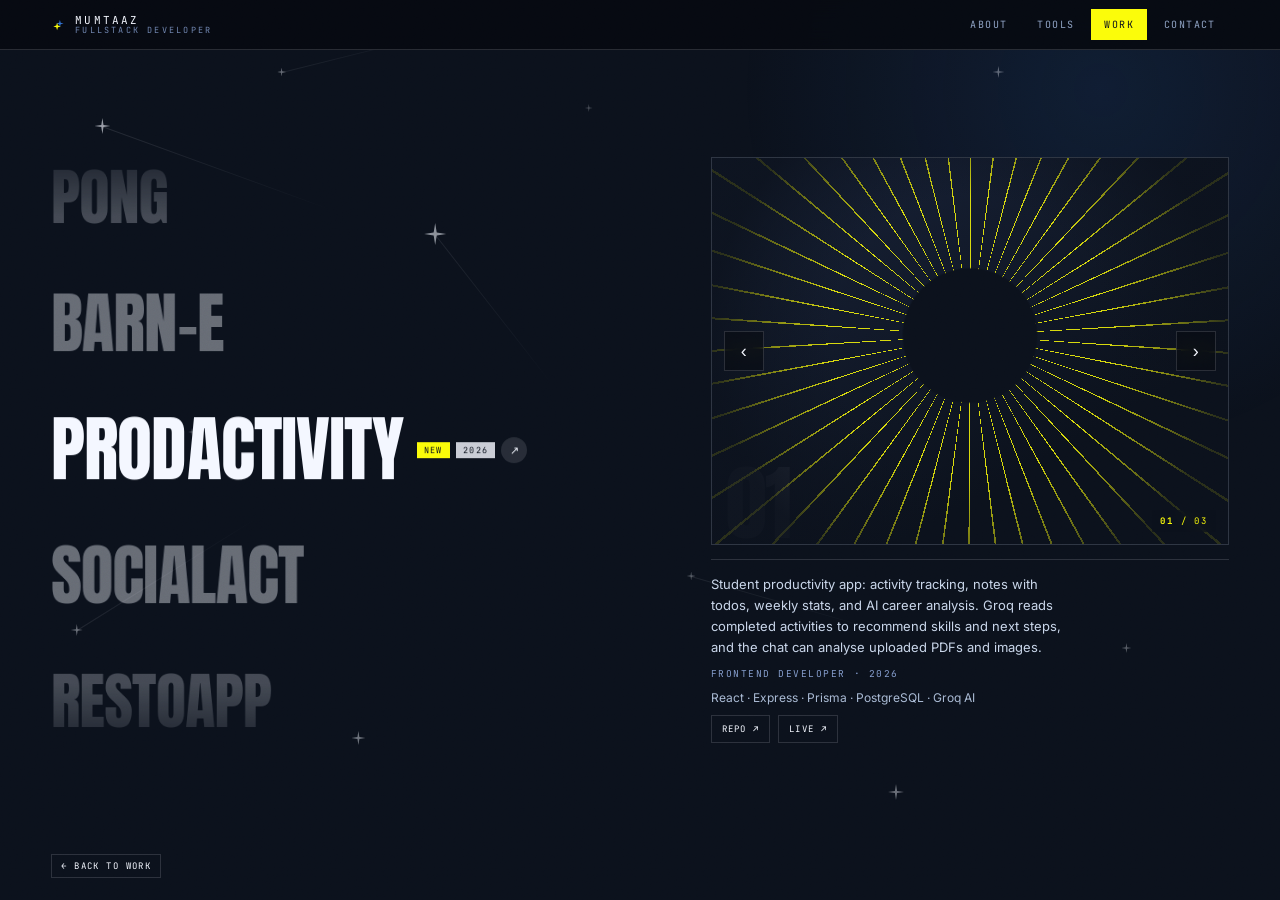
==== commit 28fdf53b: "Work: scrollable project info, remove background lines, lock sky A" ====
--- a/work.html
+++ b/work.html
@@ -181,20 +181,7 @@
 <!-- ============ STATUS (kiri bawah) ============ -->
 <div class="wk-status">
   <a class="wk-back" href="index.html#work">&larr; Back to work</a>
-  <span class="w-sep">/</span>
-  <span>Sky</span>
-  <span class="wk-sky-switch" role="group" aria-label="Star background">
-    <button type="button" data-star="a" class="is-on" aria-pressed="true" title="Constellation">01</button>
-    <button type="button" data-star="b" aria-pressed="false" title="Dust">02</button>
-    <button type="button" data-star="c" aria-pressed="false" title="Orbit">03</button>
-  </span>
 </div>
-
-<nav class="wk-views" aria-label="Variasi wheel">
-  <a href="work.html" class="is-on" aria-current="page">A Stack</a>
-  <a href="work-2.html">B Mirror</a>
-  <a href="work-3.html">C Drum</a>
-</nav>
 
 <script src="work.js"></script>
 </body>
--- a/work.css
+++ b/work.css
@@ -16,17 +16,6 @@
   background: var(--ink);
   color: var(--paper);
   min-height: 100vh;
-}
-
-/* kisi kolom samar di belakang, seperti kertas kerja */
-.w-page::before {
-  content: "";
-  position: fixed;
-  inset: 0;
-  z-index: 0;
-  pointer-events: none;
-  background-image: linear-gradient(90deg, rgba(244, 247, 255, .045) 1px, transparent 1px);
-  background-size: calc(100% / 6) 100%;
 }
 
 .w-status,
@@ -1052,6 +1041,26 @@
 .wk--c .wk-name { font-size: clamp(2.2rem, 5.2vw, 4.6rem); }
 
 /* --- responsif --- */
+/* desktop: halaman diam, hanya info proyek yang menggulir bila perlu */
+@media (min-width: 1041px) {
+  body.w-page { height: 100svh; overflow: hidden; }
+  .wk { height: 100svh; min-height: 0; }
+  .wk-media {
+    max-height: calc(100svh - var(--sw-h) - 84px);
+    min-height: 0;
+  }
+  .wk-shot { flex: 0 1 auto; max-height: 56svh; }
+  .wk-info {
+    min-height: 0;
+    overflow-y: auto;
+    padding-right: 8px;
+    scrollbar-width: thin;
+    scrollbar-color: rgba(251, 252, 9, .35) transparent;
+  }
+  .wk-info::-webkit-scrollbar { width: 4px; }
+  .wk-info::-webkit-scrollbar-thumb { background: rgba(251, 252, 9, .35); }
+}
+
 @media (max-width: 1040px) {
   .wk {
     grid-template-columns: 1fr;
@@ -1059,8 +1068,7 @@
     gap: 24px;
     padding-top: calc(var(--sw-h) + 22px);
     padding-bottom: 96px;
-  }
-  .wk[data-wk-ready] .wk-wheel { height: 48svh; }
+  }  .wk[data-wk-ready] .wk-wheel { height: 48svh; }
   .wk--b .wk-wheel,
   .wk--b .wk-media { order: 0; }
   .wk-media { justify-self: stretch; max-width: none; }
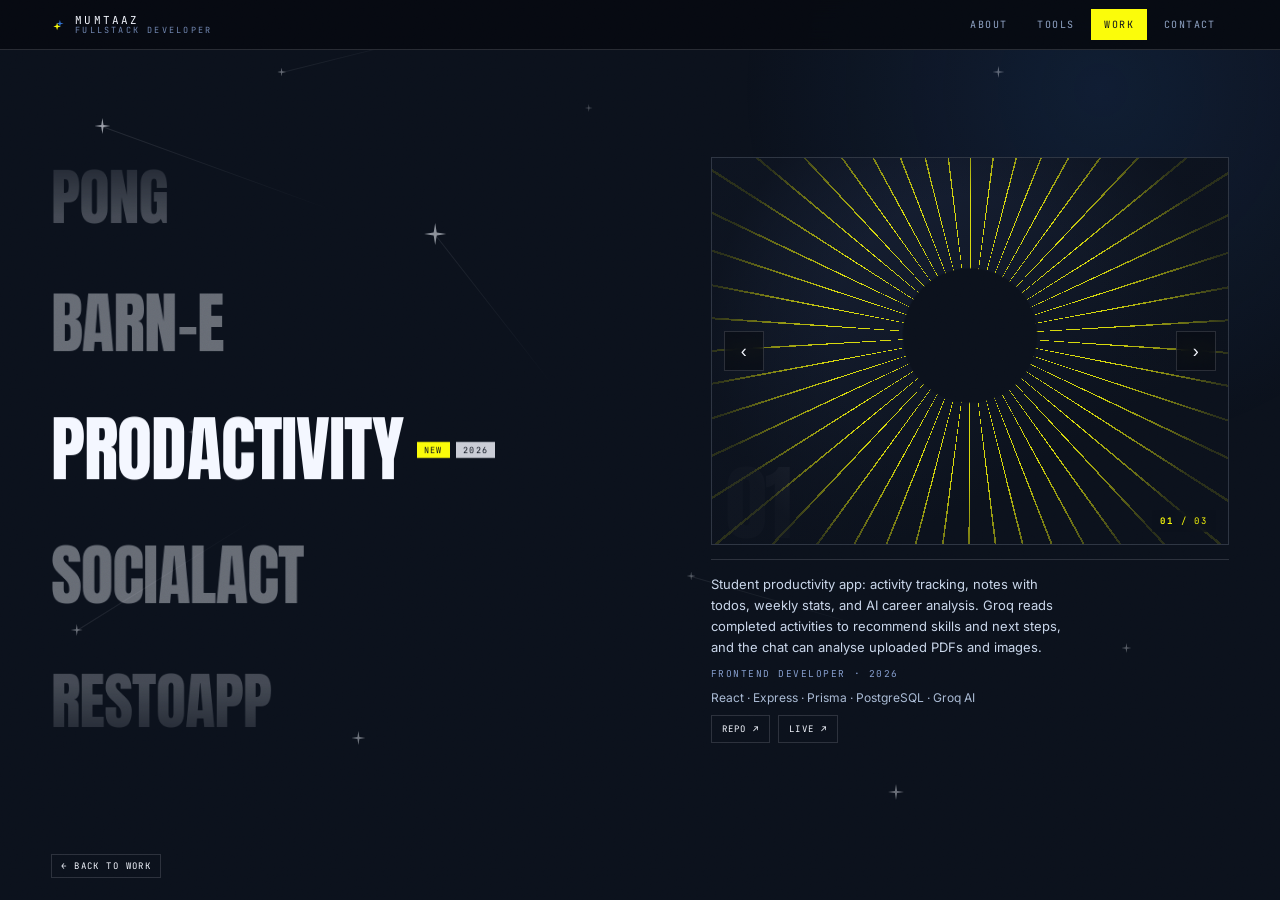
==== commit 383767a0: "Work: remove arrow chips next to project names" ====
--- a/work.html
+++ b/work.html
@@ -102,7 +102,6 @@
           <span class="wk-chips">
             <span class="w-chip w-chip--lemon">New</span>
             <span class="w-chip">2026</span>
-            <span class="wk-go" aria-hidden="true">↗</span>
           </span>
         </button>
       </li>
@@ -111,7 +110,6 @@
           <span class="wk-label">SocialAct</span>
           <span class="wk-chips">
             <span class="w-chip">2025</span>
-            <span class="wk-go" aria-hidden="true">↗</span>
           </span>
         </button>
       </li>
@@ -120,7 +118,6 @@
           <span class="wk-label">RestoApp</span>
           <span class="wk-chips">
             <span class="w-chip">2025</span>
-            <span class="wk-go" aria-hidden="true">↗</span>
           </span>
         </button>
       </li>
@@ -129,7 +126,6 @@
           <span class="wk-label">Snake</span>
           <span class="wk-chips">
             <span class="w-chip">2025</span>
-            <span class="wk-go" aria-hidden="true">↗</span>
           </span>
         </button>
       </li>
@@ -138,7 +134,6 @@
           <span class="wk-label">Pong</span>
           <span class="wk-chips">
             <span class="w-chip">2025</span>
-            <span class="wk-go" aria-hidden="true">↗</span>
           </span>
         </button>
       </li>
@@ -147,7 +142,6 @@
           <span class="wk-label">Barn-E</span>
           <span class="wk-chips">
             <span class="w-chip">2024</span>
-            <span class="wk-go" aria-hidden="true">↗</span>
           </span>
         </button>
       </li>
--- a/work.css
+++ b/work.css
@@ -839,16 +839,6 @@
   transition: opacity .35s ease, transform .45s cubic-bezier(.16, 1, .3, 1);
 }
 .wk-name.is-on .wk-chips { opacity: 1; transform: none; }
-.wk-go {
-  display: grid;
-  place-items: center;
-  width: 26px;
-  height: 26px;
-  border-radius: 50%;
-  background: rgba(244, 247, 255, .12);
-  color: var(--paper);
-  font-size: 11px;
-}
 
 /* --- panel foto --- */
 .wk-media {
@@ -1079,8 +1069,38 @@
 
 @media (max-width: 600px) {
   .wk { padding-bottom: 20px; }
-  .wk[data-wk-ready] .wk-wheel { height: 40svh; }
-  .wk-name { font-size: clamp(1.8rem, 8.4vw, 2.6rem); }
+
+  /* wheel jadi horizontal; tahun pindah ke bawah nama */
+  .wk[data-wk-ready] .wk-wheel {
+    height: clamp(150px, 22svh, 210px);
+    -webkit-mask-image: linear-gradient(90deg, transparent 0, #000 10%, #000 90%, transparent 100%);
+    mask-image: linear-gradient(90deg, transparent 0, #000 10%, #000 90%, transparent 100%);
+  }
+  .wk[data-wk-ready] .wk-list li {
+    left: 0;
+    right: 0;
+    top: 50%;
+    display: flex;
+    justify-content: center;
+    transform-origin: center center;
+  }
+  .wk-name {
+    flex-direction: column;
+    align-items: center;
+    gap: 8px;
+    text-align: center;
+    white-space: normal;
+    font-size: clamp(1.8rem, 8.4vw, 2.6rem);
+  }
+  .wk-chips {
+    position: static;
+    translate: none;
+    margin-left: 0;
+    opacity: 1;
+    transform: none;
+  }
+  .wk-go { width: 22px; height: 22px; font-size: 9px; }
+
   .wk-media { gap: 12px; }
   .wk-shot { aspect-ratio: 16 / 9; }
   .wk-nav { width: 34px; height: 34px; font-size: 15px; }
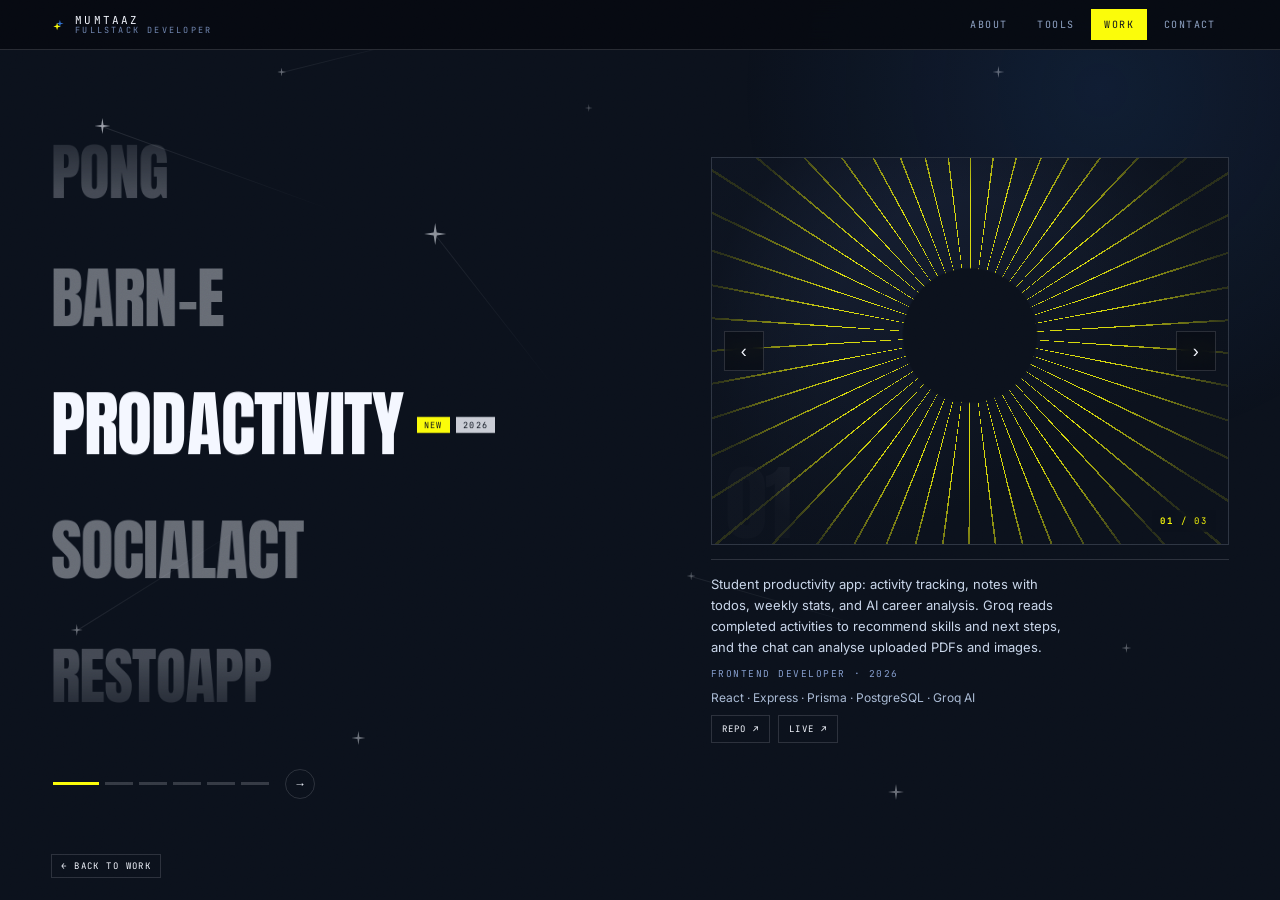
==== commit f1a5e6f8: "See all work: bento-style lift hover with paper block shadow" ====
--- a/work.html
+++ b/work.html
@@ -146,6 +146,16 @@
         </button>
       </li>
     </ul>
+
+    <nav class="wk-dots-nav" aria-label="Project navigation">
+      <button class="wk-dot-btn is-on" type="button" data-wk-to="0" aria-label="ProdActivity" aria-current="true"></button>
+      <button class="wk-dot-btn" type="button" data-wk-to="1" aria-label="SocialAct"></button>
+      <button class="wk-dot-btn" type="button" data-wk-to="2" aria-label="RestoApp"></button>
+      <button class="wk-dot-btn" type="button" data-wk-to="3" aria-label="Snake"></button>
+      <button class="wk-dot-btn" type="button" data-wk-to="4" aria-label="Pong"></button>
+      <button class="wk-dot-btn" type="button" data-wk-to="5" aria-label="Barn-E"></button>
+      <button class="wk-next" type="button" data-wk-next aria-label="Next project">→</button>
+    </nav>
   </section>
 
   <aside class="wk-media" aria-label="Project photos">
--- a/styles.css
+++ b/styles.css
@@ -2848,11 +2848,16 @@
   font-size: 10px;
   letter-spacing: .22em;
   text-transform: uppercase;
-  transition: background .25s, border-color .25s, color .25s;
-}
+  transition: transform .18s ease, box-shadow .18s ease, background .25s, border-color .25s, color .25s;
+}
+/* hover sama seperti kartu bento: terangkat + bayangan blok paper */
 .sec-more-btn:hover {
-  background: var(--paper);
-  border-color: var(--paper);
+  transform: translate(-4px, -4px);
+  box-shadow: 8px 8px 0 0 var(--paper);
+}
+.sec-more-btn:active {
+  transform: translate(-2px, -2px);
+  box-shadow: 4px 4px 0 0 var(--paper);
 }
 .sec-more-go {
   font-size: 15px;
--- a/work.css
+++ b/work.css
@@ -775,9 +775,10 @@
 /* --- kolom nama --- */
 .wk-wheel { position: relative; min-width: 0; }
 .wk[data-wk-ready] .wk-wheel {
-  height: min(72vh, 700px);
-  -webkit-mask-image: linear-gradient(180deg, transparent 0, #000 14%, #000 86%, transparent 100%);
-  mask-image: linear-gradient(180deg, transparent 0, #000 14%, #000 86%, transparent 100%);
+  display: flex;
+  flex-direction: column;
+  justify-content: center;
+  gap: clamp(14px, 2.2vh, 22px);
 }
 
 .wk-list {
@@ -791,7 +792,10 @@
 .wk[data-wk-ready] .wk-list {
   display: block;
   position: relative;
-  height: 100%;
+  height: min(72vh, 700px);
+  overflow: hidden;
+  -webkit-mask-image: linear-gradient(180deg, transparent 0, #000 14%, #000 86%, transparent 100%);
+  mask-image: linear-gradient(180deg, transparent 0, #000 14%, #000 86%, transparent 100%);
 }
 .wk[data-wk-ready] .wk-list li {
   position: absolute;
@@ -839,6 +843,45 @@
   transition: opacity .35s ease, transform .45s cubic-bezier(.16, 1, .3, 1);
 }
 .wk-name.is-on .wk-chips { opacity: 1; transform: none; }
+
+/* --- indikator proyek di bawah wheel --- */
+.wk-dots-nav {
+  display: flex;
+  align-items: center;
+  gap: 6px;
+  padding-left: 2px;
+}
+.wk-dot-btn {
+  width: 28px;
+  height: 15px;
+  padding: 6px 0;
+  border: 0;
+  background: rgba(244, 247, 255, .18);
+  background-clip: content-box;
+  cursor: pointer;
+  transition: background-color .2s, width .25s;
+}
+.wk-dot-btn:hover { background-color: rgba(244, 247, 255, .42); }
+.wk-dot-btn.is-on { width: 46px; background-color: var(--lemon); }
+.wk-next {
+  margin-left: 10px;
+  display: grid;
+  place-items: center;
+  width: 30px;
+  height: 30px;
+  border: 1px solid var(--line);
+  border-radius: 50%;
+  background: none;
+  color: var(--paper);
+  font-size: 12px;
+  cursor: pointer;
+  transition: background .2s, color .2s, border-color .2s;
+}
+.wk-next:hover {
+  background: var(--lemon);
+  border-color: var(--lemon);
+  color: var(--ink);
+}
 
 /* --- panel foto --- */
 .wk-media {
@@ -1058,7 +1101,7 @@
     gap: 24px;
     padding-top: calc(var(--sw-h) + 22px);
     padding-bottom: 96px;
-  }  .wk[data-wk-ready] .wk-wheel { height: 48svh; }
+  }  .wk[data-wk-ready] .wk-list { height: 48svh; }
   .wk--b .wk-wheel,
   .wk--b .wk-media { order: 0; }
   .wk-media { justify-self: stretch; max-width: none; }
@@ -1071,8 +1114,9 @@
   .wk { padding-bottom: 20px; }
 
   /* wheel jadi horizontal; tahun pindah ke bawah nama */
-  .wk[data-wk-ready] .wk-wheel {
+  .wk[data-wk-ready] .wk-list {
     height: clamp(150px, 22svh, 210px);
+    overflow: hidden;
     -webkit-mask-image: linear-gradient(90deg, transparent 0, #000 10%, #000 90%, transparent 100%);
     mask-image: linear-gradient(90deg, transparent 0, #000 10%, #000 90%, transparent 100%);
   }
@@ -1100,6 +1144,7 @@
     transform: none;
   }
   .wk-go { width: 22px; height: 22px; font-size: 9px; }
+  .wk-dots-nav { justify-content: center; padding-left: 0; }
 
   .wk-media { gap: 12px; }
   .wk-shot { aspect-ratio: 16 / 9; }
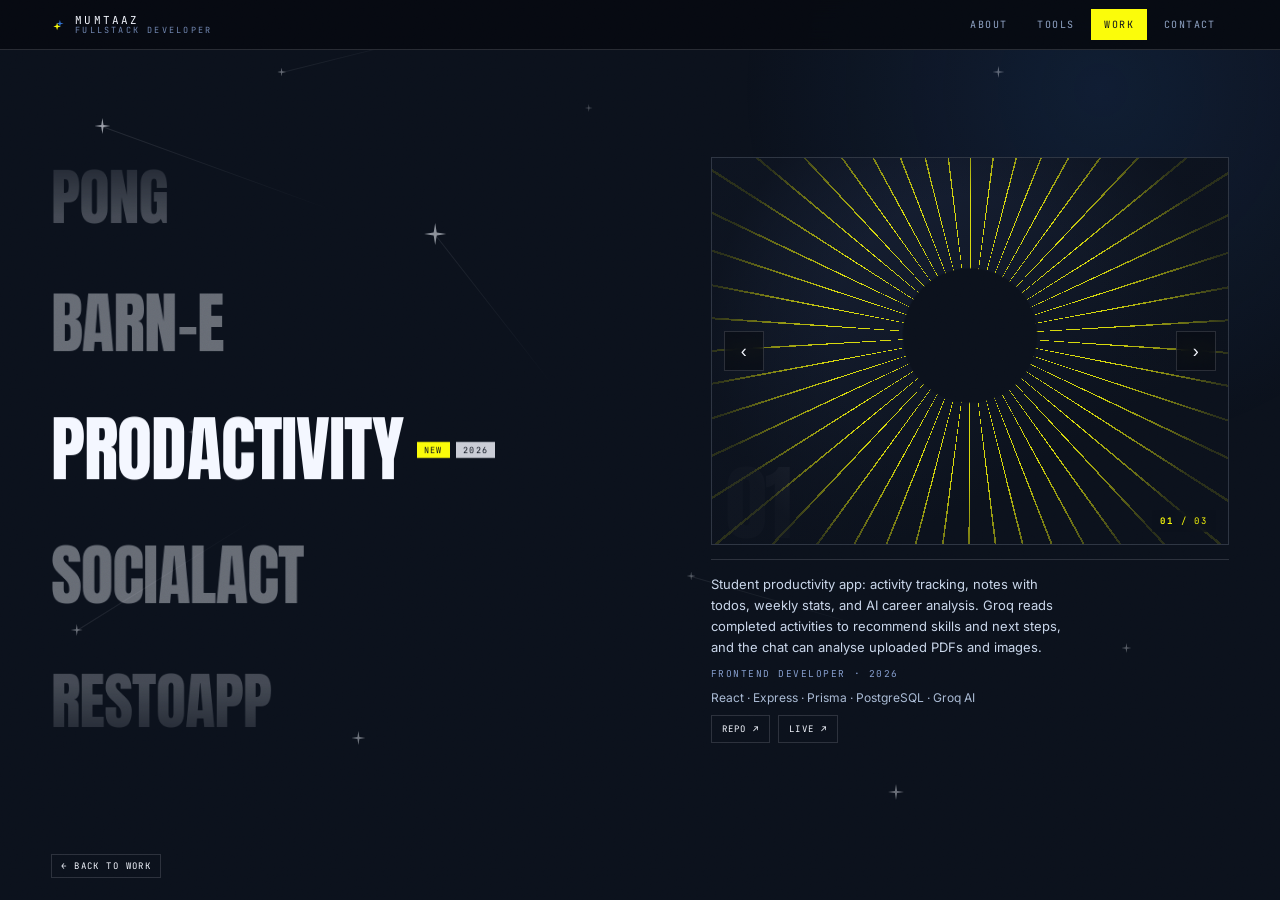
==== commit 2234cb92: "Fix See all work hover clipped by reveal clip-path" ====
--- a/work.html
+++ b/work.html
@@ -154,7 +154,6 @@
       <button class="wk-dot-btn" type="button" data-wk-to="3" aria-label="Snake"></button>
       <button class="wk-dot-btn" type="button" data-wk-to="4" aria-label="Pong"></button>
       <button class="wk-dot-btn" type="button" data-wk-to="5" aria-label="Barn-E"></button>
-      <button class="wk-next" type="button" data-wk-next aria-label="Next project">→</button>
     </nav>
   </section>
 
--- a/styles.css
+++ b/styles.css
@@ -2134,7 +2134,8 @@
 }
 /* scroll.css memberi clip-path inset(0) ke anak langsung section setelah reveal.
    clip itu memotong kartu yang digeser hover (tepi atas/kiri hilang). Beri ruang clip. */
-.pj-field[data-sa].is-in > .pv3-grid { clip-path: inset(-40px) !important; }
+.pj-field[data-sa].is-in > .pv3-grid,
+.pj-field[data-sa].is-in > .sec-more { clip-path: inset(-40px) !important; }
 .pv3-cell {
   position: relative;
   z-index: 1;
--- a/work.css
+++ b/work.css
@@ -844,17 +844,17 @@
 }
 .wk-name.is-on .wk-chips { opacity: 1; transform: none; }
 
-/* --- indikator proyek di bawah wheel --- */
+/* --- indikator proyek (hanya mobile) --- */
 .wk-dots-nav {
-  display: flex;
+  display: none;
   align-items: center;
   gap: 6px;
   padding-left: 2px;
 }
 .wk-dot-btn {
   width: 28px;
-  height: 15px;
-  padding: 6px 0;
+  height: 24px;
+  padding: 10px 0;
   border: 0;
   background: rgba(244, 247, 255, .18);
   background-clip: content-box;
@@ -863,25 +863,6 @@
 }
 .wk-dot-btn:hover { background-color: rgba(244, 247, 255, .42); }
 .wk-dot-btn.is-on { width: 46px; background-color: var(--lemon); }
-.wk-next {
-  margin-left: 10px;
-  display: grid;
-  place-items: center;
-  width: 30px;
-  height: 30px;
-  border: 1px solid var(--line);
-  border-radius: 50%;
-  background: none;
-  color: var(--paper);
-  font-size: 12px;
-  cursor: pointer;
-  transition: background .2s, color .2s, border-color .2s;
-}
-.wk-next:hover {
-  background: var(--lemon);
-  border-color: var(--lemon);
-  color: var(--ink);
-}
 
 /* --- panel foto --- */
 .wk-media {
@@ -1115,7 +1096,7 @@
 
   /* wheel jadi horizontal; tahun pindah ke bawah nama */
   .wk[data-wk-ready] .wk-list {
-    height: clamp(150px, 22svh, 210px);
+    height: clamp(120px, 16svh, 160px);
     overflow: hidden;
     -webkit-mask-image: linear-gradient(90deg, transparent 0, #000 10%, #000 90%, transparent 100%);
     mask-image: linear-gradient(90deg, transparent 0, #000 10%, #000 90%, transparent 100%);
@@ -1144,7 +1125,11 @@
     transform: none;
   }
   .wk-go { width: 22px; height: 22px; font-size: 9px; }
-  .wk-dots-nav { justify-content: center; padding-left: 0; }
+  .wk-dots-nav {
+    display: flex;
+    justify-content: center;
+    padding-left: 0;
+  }
 
   .wk-media { gap: 12px; }
   .wk-shot { aspect-ratio: 16 / 9; }
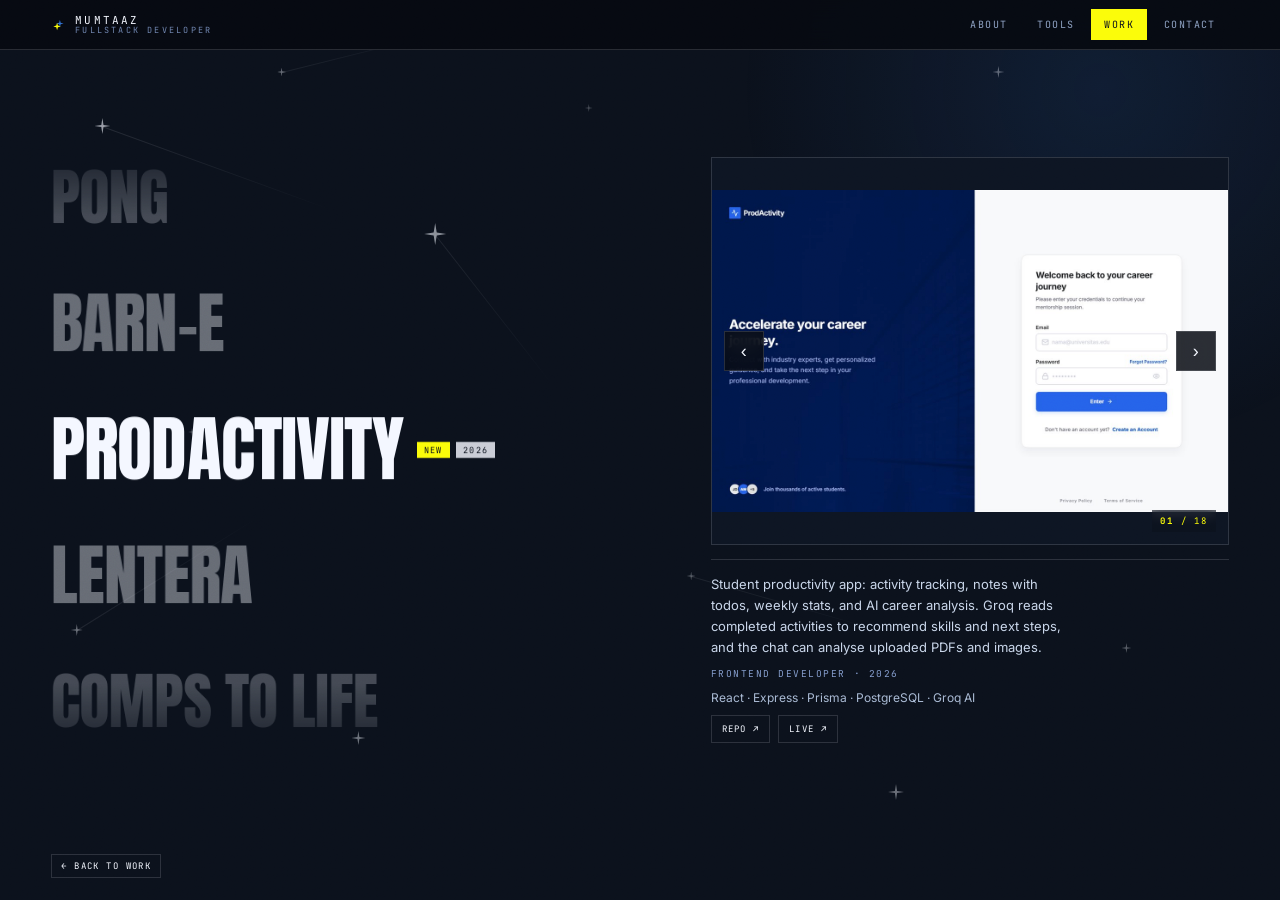
==== commit 7daee623: "Work: add Lentera and COMPS to Life projects" ====
--- a/work.html
+++ b/work.html
@@ -107,6 +107,22 @@
       </li>
       <li>
         <button class="wk-name" type="button" data-i="1">
+          <span class="wk-label">Lentera</span>
+          <span class="wk-chips">
+            <span class="w-chip">2026</span>
+          </span>
+        </button>
+      </li>
+      <li>
+        <button class="wk-name" type="button" data-i="2">
+          <span class="wk-label">COMPS to Life</span>
+          <span class="wk-chips">
+            <span class="w-chip">2026</span>
+          </span>
+        </button>
+      </li>
+      <li>
+        <button class="wk-name" type="button" data-i="3">
           <span class="wk-label">SocialAct</span>
           <span class="wk-chips">
             <span class="w-chip">2025</span>
@@ -114,7 +130,7 @@
         </button>
       </li>
       <li>
-        <button class="wk-name" type="button" data-i="2">
+        <button class="wk-name" type="button" data-i="4">
           <span class="wk-label">RestoApp</span>
           <span class="wk-chips">
             <span class="w-chip">2025</span>
@@ -122,7 +138,7 @@
         </button>
       </li>
       <li>
-        <button class="wk-name" type="button" data-i="3">
+        <button class="wk-name" type="button" data-i="5">
           <span class="wk-label">Snake</span>
           <span class="wk-chips">
             <span class="w-chip">2025</span>
@@ -130,7 +146,7 @@
         </button>
       </li>
       <li>
-        <button class="wk-name" type="button" data-i="4">
+        <button class="wk-name" type="button" data-i="6">
           <span class="wk-label">Pong</span>
           <span class="wk-chips">
             <span class="w-chip">2025</span>
@@ -149,11 +165,13 @@
 
     <nav class="wk-dots-nav" aria-label="Project navigation">
       <button class="wk-dot-btn is-on" type="button" data-wk-to="0" aria-label="ProdActivity" aria-current="true"></button>
-      <button class="wk-dot-btn" type="button" data-wk-to="1" aria-label="SocialAct"></button>
-      <button class="wk-dot-btn" type="button" data-wk-to="2" aria-label="RestoApp"></button>
-      <button class="wk-dot-btn" type="button" data-wk-to="3" aria-label="Snake"></button>
-      <button class="wk-dot-btn" type="button" data-wk-to="4" aria-label="Pong"></button>
-      <button class="wk-dot-btn" type="button" data-wk-to="5" aria-label="Barn-E"></button>
+      <button class="wk-dot-btn" type="button" data-wk-to="1" aria-label="Lentera"></button>
+      <button class="wk-dot-btn" type="button" data-wk-to="2" aria-label="COMPS to Life"></button>
+      <button class="wk-dot-btn" type="button" data-wk-to="3" aria-label="SocialAct"></button>
+      <button class="wk-dot-btn" type="button" data-wk-to="4" aria-label="RestoApp"></button>
+      <button class="wk-dot-btn" type="button" data-wk-to="5" aria-label="Snake"></button>
+      <button class="wk-dot-btn" type="button" data-wk-to="6" aria-label="Pong"></button>
+      <button class="wk-dot-btn" type="button" data-wk-to="7" aria-label="Barn-E"></button>
     </nav>
   </section>
 
--- a/work.css
+++ b/work.css
@@ -889,6 +889,18 @@
   transition: opacity .45s ease;
 }
 .wk-photo.is-on { opacity: 1; }
+.wk-photo img {
+  position: absolute;
+  inset: 0;
+  width: 100%;
+  height: 100%;
+  object-fit: cover;
+  object-position: top center;
+}
+
+/* tanpa foto kedua, kontrol galeri disembunyikan */
+.wk-nav[hidden],
+.wk-count[hidden] { display: none; }
 
 .wk-nav {
   position: absolute;
@@ -899,7 +911,7 @@
   place-items: center;
   width: 40px;
   height: 40px;
-  background: rgba(7, 10, 17, .6);
+  background: rgba(7, 10, 17, .85);
   border: 1px solid var(--line);
   color: var(--paper);
   font-size: 18px;
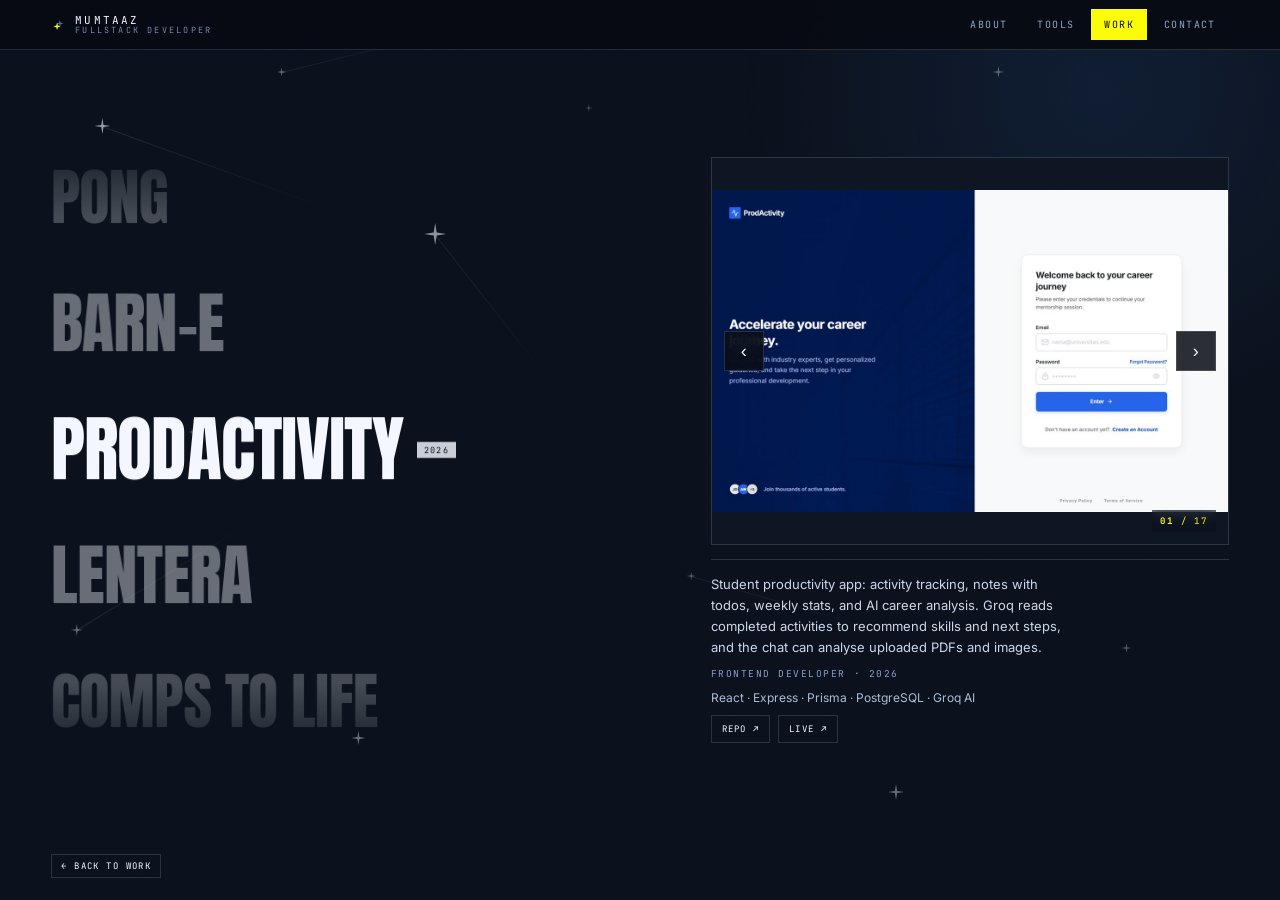
==== commit f5ade181: "Work: remove New chip from ProdActivity" ====
--- a/work.html
+++ b/work.html
@@ -100,7 +100,6 @@
         <button class="wk-name is-on" type="button" data-i="0" aria-current="true">
           <span class="wk-label">ProdActivity</span>
           <span class="wk-chips">
-            <span class="w-chip w-chip--lemon">New</span>
             <span class="w-chip">2026</span>
           </span>
         </button>
--- a/work.css
+++ b/work.css
@@ -236,7 +236,6 @@
   color: var(--ink);
   background: rgba(244, 247, 255, .82);
 }
-.w-chip--lemon { background: var(--lemon); }
 .w-go {
   display: grid;
   place-items: center;
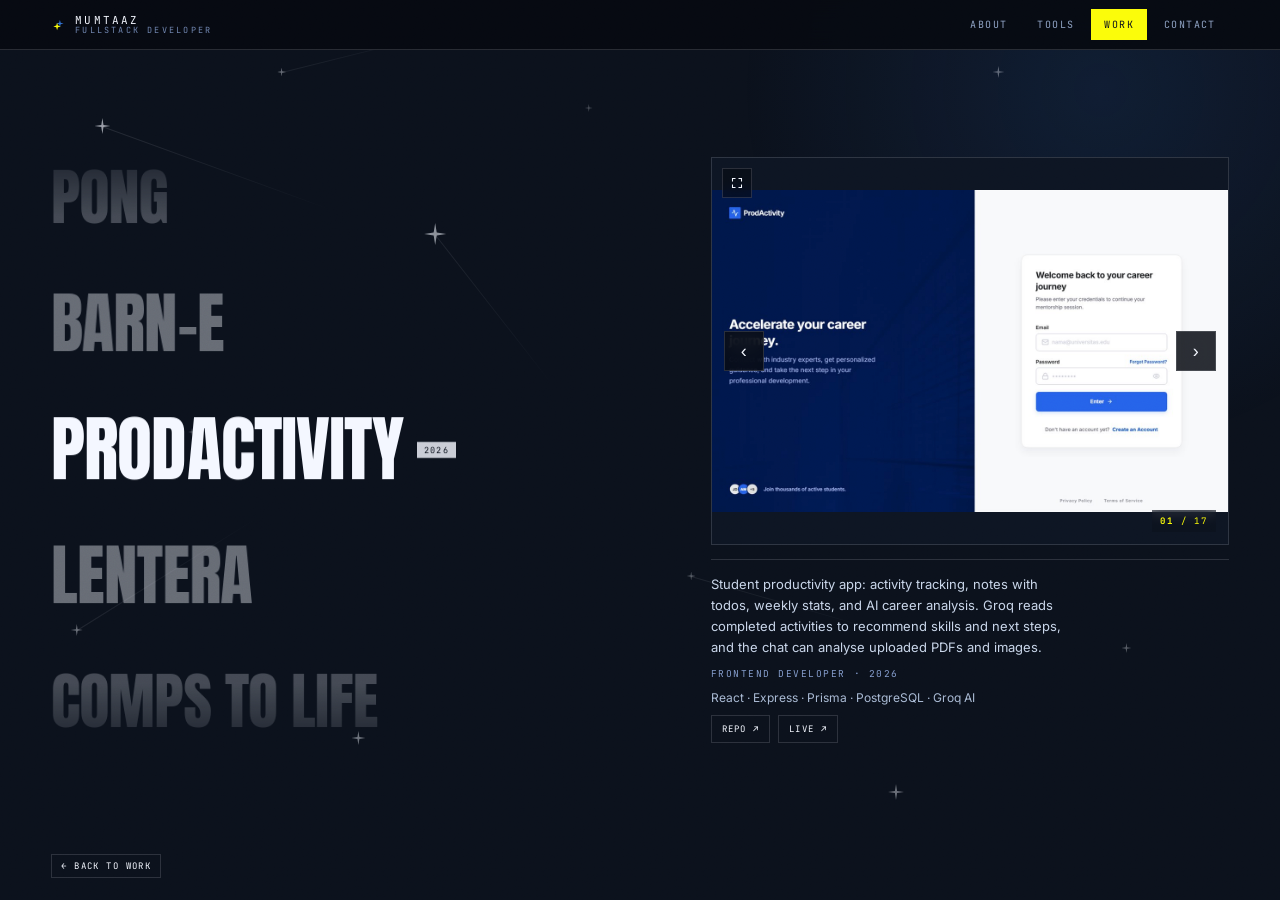
==== commit 3e5b3410: "Work: lightbox gallery for project screenshots" ====
--- a/work.html
+++ b/work.html
@@ -186,6 +186,12 @@
       <button class="wk-nav wk-nav--next" type="button" data-wk-photo="1" aria-label="Next photo">›</button>
 
       <span class="wk-count"><b data-wk-count>01</b> / <span data-wk-total>03</span></span>
+
+      <button class="wk-expand" type="button" data-wk-expand aria-label="View fullscreen">
+        <svg viewBox="0 0 16 16" width="12" height="12" aria-hidden="true">
+          <path d="M2 6V2h4M10 2h4v4M14 10v4h-4M6 14H2v-4" fill="none" stroke="currentColor" stroke-width="1.4" />
+        </svg>
+      </button>
     </figure>
 
     <div class="wk-info">
@@ -203,6 +209,36 @@
   <a class="wk-back" href="index.html#work">&larr; Back to work</a>
 </div>
 
+<!-- ============ LIGHTBOX ============ -->
+<div class="lb" data-lb hidden data-skin="a">
+  <div class="lb-backdrop" data-lb-close></div>
+
+  <button class="lb-close" type="button" data-lb-close aria-label="Close">✕</button>
+
+  <div class="lb-stage" role="dialog" aria-modal="true" aria-label="Project image">
+    <button class="lb-nav lb-nav--prev" type="button" data-lb-step="-1" aria-label="Previous image">‹</button>
+
+    <div class="lb-center">
+      <figure class="lb-figure">
+        <img class="lb-img" data-lb-img alt="" hidden />
+        <div class="lb-art" data-lb-art hidden></div>
+      </figure>
+      <div class="lb-foot">
+        <span class="lb-title" data-lb-title></span>
+        <span class="lb-count"><b data-lb-count>01</b> / <span data-lb-total>01</span></span>
+      </div>
+    </div>
+
+    <button class="lb-nav lb-nav--next" type="button" data-lb-step="1" aria-label="Next image">›</button>
+  </div>
+
+  <div class="lb-skins" role="group" aria-label="Lightbox style">
+    <button type="button" data-lb-skin="a" class="is-on">A</button>
+    <button type="button" data-lb-skin="b">B</button>
+    <button type="button" data-lb-skin="c">C</button>
+  </div>
+</div>
+
 <script src="work.js"></script>
 </body>
 </html>
--- a/styles.css
+++ b/styles.css
@@ -870,19 +870,6 @@
   border: 1px solid rgba(244, 247, 255, .25);
   padding: 4px 7px;
 }
-.b-shot-year {
-  position: absolute;
-  right: 10px;
-  top: 8px;
-  font-family: var(--font-display);
-  font-size: 30px;
-  line-height: 1;
-  color: var(--lemon);
-  /* foto di belakang bisa terang: kasih plat ink supaya tahun tetap terbaca */
-  background: rgba(7, 10, 17, .72);
-  padding: 2px 7px 1px;
-}
-
 /* =========================================================
    VARIAN C · EDITORIAL GELAP
    ========================================================= */
@@ -1710,13 +1697,7 @@
   color: var(--paper);
   transition: color .2s, background .2s, border-color .2s;
 }
-.badge--dev {
-  background: var(--lemon);
-  color: var(--ink);
-  border-color: var(--lemon);
-}
 .wrk:hover .badge { color: var(--ink); border-color: var(--ink); }
-.wrk:hover .badge--dev { background: var(--ink); color: var(--lemon); border-color: var(--ink); }
 .wrk-role {
   font-family: var(--font-mono);
   font-size: 9px;
@@ -2205,10 +2186,8 @@
 }.pv3-cell--sm { grid-column: span 2; }
 
 .pv3-hero-top { display: flex; align-items: center; justify-content: space-between; gap: 12px; }
-.pv3-cell--hero .badge--dev {
-  background: var(--ink);
-  color: var(--lemon);
-  border-color: var(--ink);
+.pv3-cell--hero .pv3-year {
+  color: var(--ink);
 }
 .pv3-num {
   font-family: var(--font-display);
--- a/work.css
+++ b/work.css
@@ -1286,3 +1286,244 @@
   .wk-dust,
   .wk-ring { animation: none !important; }
 }
+
+/* =========================================================
+   LIGHTBOX — klik gambar untuk melihat penuh
+   Tiga gaya: A (default), B (blur), C (mat/museum)
+   ========================================================= */
+.wk-shot { cursor: zoom-in; }
+
+.wk-expand {
+  position: absolute;
+  top: 10px;
+  left: 10px;
+  z-index: 3;
+  display: grid;
+  place-items: center;
+  width: 30px;
+  height: 30px;
+  padding: 0;
+  background: rgba(7, 10, 17, .55);
+  border: 1px solid var(--line);
+  color: var(--paper);
+  cursor: pointer;
+  backdrop-filter: blur(6px);
+  transition: background .2s, color .2s, border-color .2s;
+}
+.wk-expand:hover {
+  background: var(--lemon);
+  border-color: var(--lemon);
+  color: var(--ink);
+}
+
+.lb[hidden] { display: none; }
+.lb {
+  position: fixed;
+  inset: 0;
+  z-index: 90;
+  display: grid;
+  place-items: center;
+  padding: clamp(12px, 2.6vw, 36px);
+}
+
+.lb-backdrop {
+  position: absolute;
+  inset: 0;
+  background: rgba(7, 10, 17, .92);
+}
+.lb[data-skin="b"] .lb-backdrop {
+  background: rgba(7, 10, 17, .7);
+  backdrop-filter: blur(20px) saturate(130%);
+}
+.lb[data-skin="c"] .lb-backdrop { background: #070A11; }
+.lb[data-skin="c"] .lb-backdrop::after {
+  content: "";
+  position: absolute;
+  inset: 0;
+  background-image:
+    linear-gradient(90deg, rgba(244, 247, 255, .045) 1px, transparent 1px),
+    linear-gradient(rgba(244, 247, 255, .045) 1px, transparent 1px);
+  background-size: 64px 64px;
+}
+
+.lb-stage {
+  position: relative;
+  z-index: 2;
+  display: flex;
+  align-items: center;
+  gap: clamp(8px, 1.8vw, 24px);
+  max-width: 96vw;
+  max-height: 92vh;
+}
+.lb-center {
+  display: flex;
+  flex-direction: column;
+  align-items: center;
+  gap: 12px;
+  min-width: 0;
+}
+.lb-figure {
+  display: flex;
+  align-items: center;
+  justify-content: center;
+  margin: 0;
+  max-width: 90vw;
+}
+
+.lb-img {
+  display: block;
+  width: auto;
+  height: auto;
+  max-width: min(84vw, 1200px);
+  max-height: 76vh;
+  object-fit: contain;
+  background: #0D1523;
+}
+.lb-img[hidden] { display: none; }
+
+.lb-art {
+  position: relative;
+  width: min(80vw, 1040px);
+  aspect-ratio: 4 / 3;
+  overflow: hidden;
+  border: 1px solid var(--line);
+  background: #0D1523;
+}
+.lb-art[hidden] { display: none; }
+.lb-art .w-art { position: absolute; inset: 0; }
+
+.lb-nav {
+  flex: 0 0 auto;
+  display: grid;
+  place-items: center;
+  width: 48px;
+  height: 48px;
+  border-radius: 50%;
+  border: 1px solid rgba(244, 247, 255, .22);
+  background: rgba(11, 17, 28, .6);
+  color: var(--paper);
+  font-size: 20px;
+  line-height: 1;
+  cursor: pointer;
+  backdrop-filter: blur(8px);
+  transition: background .2s, color .2s, border-color .2s;
+}
+.lb-nav:hover {
+  background: var(--lemon);
+  border-color: var(--lemon);
+  color: var(--ink);
+}
+
+.lb-close {
+  position: absolute;
+  top: clamp(14px, 2.4vw, 28px);
+  right: clamp(14px, 2.4vw, 28px);
+  z-index: 4;
+  display: grid;
+  place-items: center;
+  width: 40px;
+  height: 40px;
+  padding: 0;
+  background: rgba(11, 17, 28, .6);
+  border: 1px solid var(--line);
+  color: var(--paper);
+  font-size: 14px;
+  cursor: pointer;
+  transition: background .2s, color .2s, border-color .2s;
+}
+.lb-close:hover {
+  background: var(--lemon);
+  border-color: var(--lemon);
+  color: var(--ink);
+}
+
+.lb-foot {
+  display: flex;
+  align-items: center;
+  gap: 18px;
+  font-family: var(--font-mono);
+  font-size: 9.5px;
+  letter-spacing: .16em;
+  text-transform: uppercase;
+  color: var(--lav);
+}
+.lb-title { color: var(--paper); }
+.lb-count b { color: var(--lemon); font-weight: 400; }
+
+.lb-skins {
+  position: absolute;
+  top: clamp(14px, 2.4vw, 28px);
+  left: clamp(14px, 2.4vw, 28px);
+  z-index: 4;
+  display: flex;
+  gap: 4px;
+  padding: 4px;
+  background: rgba(11, 17, 28, .7);
+  border: 1px solid var(--line);
+}
+.lb-skins button {
+  width: 28px;
+  height: 24px;
+  padding: 0;
+  border: 0;
+  background: none;
+  color: var(--lav);
+  font-family: var(--font-mono);
+  font-size: 9px;
+  cursor: pointer;
+}
+.lb-skins button.is-on { background: var(--paper); color: var(--ink); }
+
+/* --- B · blur + panel samping --- */
+.lb[data-skin="b"] .lb-img { max-width: min(86vw, 1280px); max-height: 80vh; }
+.lb[data-skin="b"] .lb-nav {
+  width: 60px;
+  height: 120px;
+  border-radius: 0;
+  border: 0;
+  background: rgba(11, 17, 28, .4);
+  font-size: 26px;
+}
+.lb[data-skin="b"] .lb-nav:hover { background: var(--lemon); }
+.lb[data-skin="b"] .lb-foot {
+  padding: 8px 14px;
+  background: rgba(11, 17, 28, .7);
+  border: 1px solid var(--line);
+}
+
+/* --- C · mat / museum --- */
+.lb[data-skin="c"] .lb-center {
+  padding: 14px;
+  background: #0D1523;
+  border: 1px solid var(--line);
+}
+.lb[data-skin="c"] .lb-img { max-height: 70vh; }
+.lb[data-skin="c"] .lb-art { border: 0; }
+.lb[data-skin="c"] .lb-foot {
+  width: 100%;
+  justify-content: space-between;
+  padding-top: 12px;
+  border-top: 1px solid var(--line);
+}
+.lb[data-skin="c"] .lb-nav {
+  width: 40px;
+  height: 40px;
+  border-radius: 0;
+}
+
+@media (max-width: 700px) {
+  .lb-stage { gap: 4px; }
+  .lb-nav { width: 36px; height: 36px; font-size: 16px; }
+  .lb-img { max-width: 82vw; max-height: 64vh; }
+  .lb-art { width: 82vw; }
+  .lb[data-skin="b"] .lb-nav { width: 42px; height: 88px; font-size: 20px; }
+  .lb-foot { gap: 10px; font-size: 8.5px; }
+  .lb-title { display: none; }
+  .lb-close { width: 34px; height: 34px; }
+}
+
+@media (prefers-reduced-motion: reduce) {
+  .lb-nav,
+  .lb-close,
+  .wk-expand { transition: none !important; }
+}
